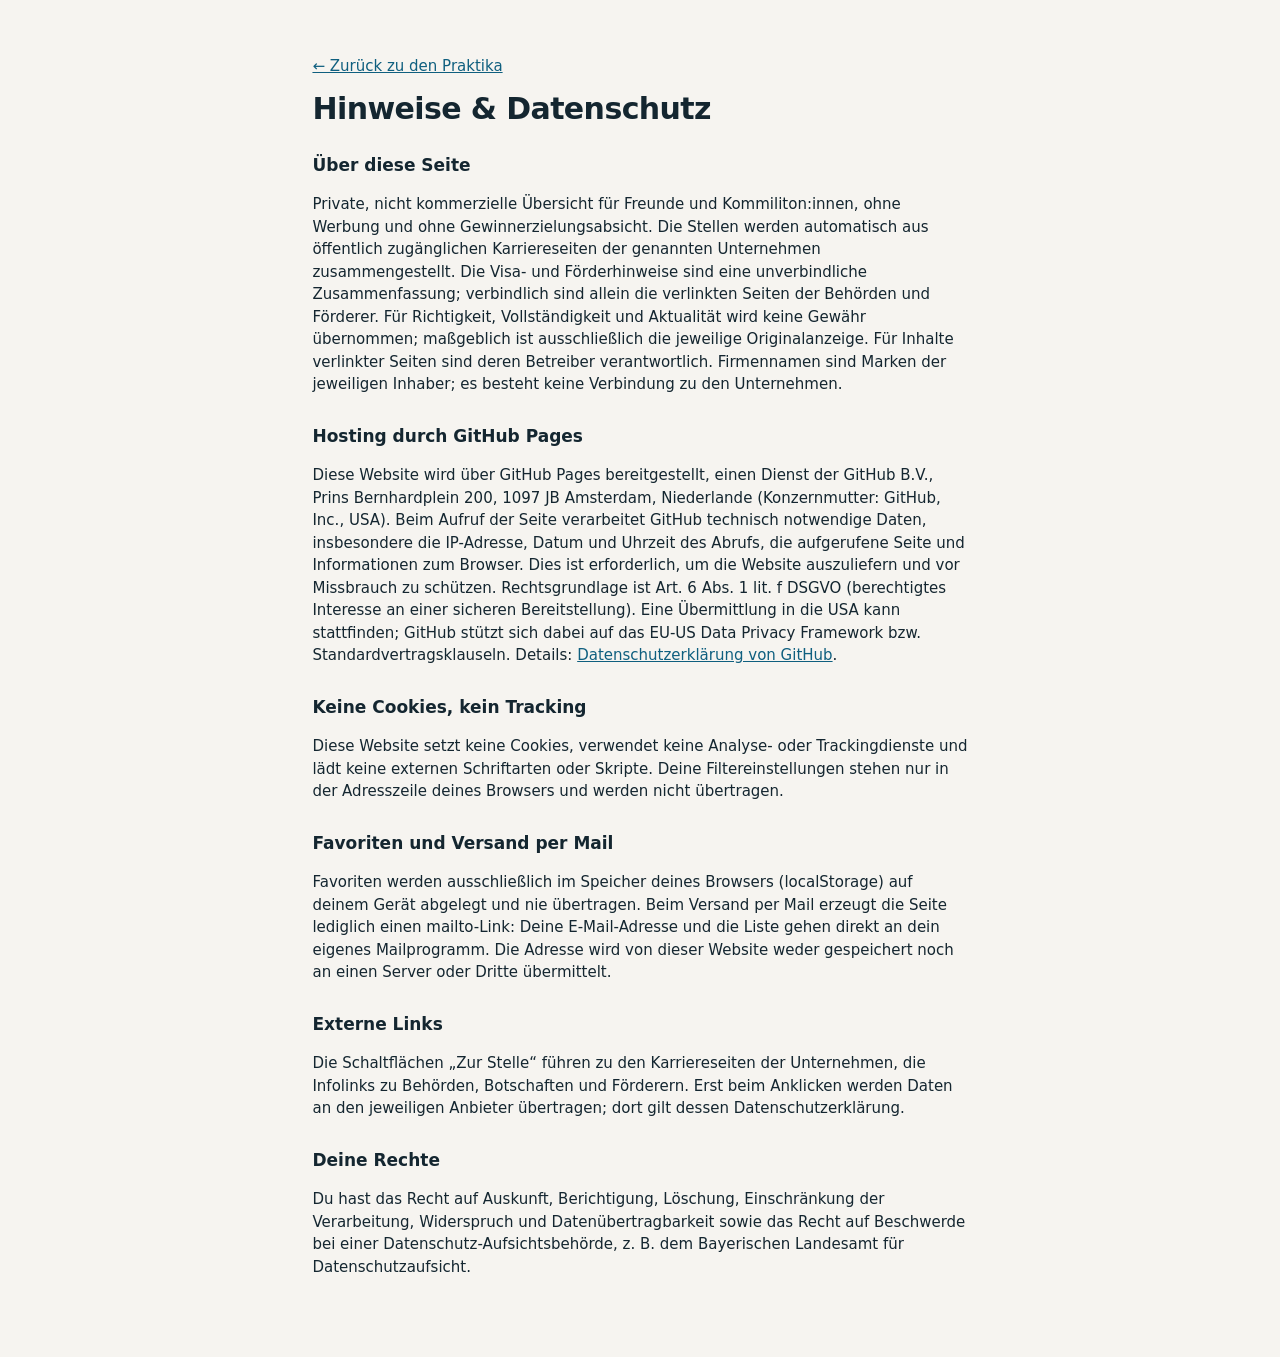
==== docs/datenschutz.html @ 83a38014 "Praktikum WS27: Scraper, Website, Visa- und Förderinfos Co-Authored-By: Claude Opus 5.5 <noreply@ant" ====
<!doctype html>
<html lang="de">
<head>
<meta charset="utf-8">
<meta name="viewport" content="width=device-width, initial-scale=1">
<meta name="robots" content="noindex, nofollow">
<title>Hinweise · Praktikum WS27</title>
<link rel="stylesheet" href="style.css">
<style>.legal{max-width:72ch;padding:40px 16px 64px}.legal h1{font-size:30px;margin-bottom:24px}.legal h2{font-size:17px;margin:28px 0 6px}.legal p,.legal li{color:var(--ink)}</style>
</head>
<body>
<main class="wrap legal">
<p><a href="./">← Zurück zu den Praktika</a></p>
<h1>Hinweise &amp; Datenschutz</h1>
<h2>Über diese Seite</h2>
<p>Private, nicht kommerzielle Übersicht für Freunde und Kommiliton:innen, ohne Werbung und ohne Gewinnerzielungsabsicht. Die Stellen werden automatisch aus öffentlich zugänglichen Karriereseiten der genannten Unternehmen zusammengestellt. Die Visa- und Förderhinweise sind eine unverbindliche Zusammenfassung; verbindlich sind allein die verlinkten Seiten der Behörden und Förderer. Für Richtigkeit, Vollständigkeit und Aktualität wird keine Gewähr übernommen; maßgeblich ist ausschließlich die jeweilige Originalanzeige. Für Inhalte verlinkter Seiten sind deren Betreiber verantwortlich. Firmennamen sind Marken der jeweiligen Inhaber; es besteht keine Verbindung zu den Unternehmen.</p>
<h2>Hosting durch GitHub Pages</h2>
<p>Diese Website wird über GitHub Pages bereitgestellt, einen Dienst der GitHub B.V., Prins Bernhardplein 200, 1097 JB Amsterdam, Niederlande (Konzernmutter: GitHub, Inc., USA). Beim Aufruf der Seite verarbeitet GitHub technisch notwendige Daten, insbesondere die IP-Adresse, Datum und Uhrzeit des Abrufs, die aufgerufene Seite und Informationen zum Browser. Dies ist erforderlich, um die Website auszuliefern und vor Missbrauch zu schützen. Rechtsgrundlage ist Art. 6 Abs. 1 lit. f DSGVO (berechtigtes Interesse an einer sicheren Bereitstellung). Eine Übermittlung in die USA kann stattfinden; GitHub stützt sich dabei auf das EU-US Data Privacy Framework bzw. Standardvertragsklauseln. Details: <a href="https://docs.github.com/de/site-policy/privacy-policies/github-general-privacy-statement" target="_blank" rel="noopener noreferrer">Datenschutzerklärung von GitHub</a>.</p>
<h2>Keine Cookies, kein Tracking</h2>
<p>Diese Website setzt keine Cookies, verwendet keine Analyse- oder Trackingdienste und lädt keine externen Schriftarten oder Skripte. Deine Filtereinstellungen stehen nur in der Adresszeile deines Browsers und werden nicht übertragen.</p>
<h2>Favoriten und Versand per Mail</h2>
<p>Favoriten werden ausschließlich im Speicher deines Browsers (localStorage) auf deinem Gerät abgelegt und nie übertragen. Beim Versand per Mail erzeugt die Seite lediglich einen mailto-Link: Deine E-Mail-Adresse und die Liste gehen direkt an dein eigenes Mailprogramm. Die Adresse wird von dieser Website weder gespeichert noch an einen Server oder Dritte übermittelt.</p>
<h2>Externe Links</h2>
<p>Die Schaltflächen „Zur Stelle“ führen zu den Karriereseiten der Unternehmen, die Infolinks zu Behörden, Botschaften und Förderern. Erst beim Anklicken werden Daten an den jeweiligen Anbieter übertragen; dort gilt dessen Datenschutzerklärung.</p>
<h2>Deine Rechte</h2>
<p>Du hast das Recht auf Auskunft, Berichtigung, Löschung, Einschränkung der Verarbeitung, Widerspruch und Datenübertragbarkeit sowie das Recht auf Beschwerde bei einer Datenschutz-Aufsichtsbehörde, z. B. dem Bayerischen Landesamt für Datenschutzaufsicht.</p>

</main>
</body>
</html>
---- docs/style.css ----
:root {
  --bg: #f6f4f0;
  --surface: #ffffff;
  --ink: #142630;
  --muted: #5b6b73;
  --line: #e4e1db;
  --hero: #0c3b4f;
  --hero-2: #0f4c66;
  --hero-ink: #f3f7f9;
  --hero-muted: #a9c3cf;
  --accent: #0f5f7f;
  --accent-ink: #ffffff;
  --accent-soft: #e4eff4;
  --warm: #e07a1a;
  --warm-ink: #ffffff;
  --warm-soft: #fdeedd;
  --ok: #2f7d4f;
  --ok-soft: #e3f3e9;
  --visa: #a1520e;
  --visa-soft: #fbe9d7;
  --eras: #2d4fa8;
  --eras-soft: #e5eafb;
  --chip: #efece6;
  --shadow: 0 1px 2px rgba(12, 30, 40, .05), 0 6px 18px rgba(12, 30, 40, .06);
  --radius: 14px;
  --font: ui-sans-serif, system-ui, -apple-system, "Segoe UI", Roboto, "Helvetica Neue", Arial, sans-serif;
  color-scheme: light;
}
@media (prefers-color-scheme: dark) {
  :root {
    --bg: #0b1418;
    --surface: #111e24;
    --ink: #e6eef1;
    --muted: #93a6ae;
    --line: #22333b;
    --hero: #08222e;
    --hero-2: #0b2d3c;
    --hero-ink: #eef5f8;
    --hero-muted: #8fb0be;
    --accent: #5fb6d6;
    --accent-ink: #06202b;
    --accent-soft: #143140;
    --warm: #f29a45;
    --warm-ink: #241200;
    --warm-soft: #3a2614;
    --ok: #6fd39a;
    --ok-soft: #14301f;
    --visa: #f2ad6b;
    --visa-soft: #38230f;
    --eras: #9db3f5;
    --eras-soft: #1c2647;
    --chip: #18272e;
    --shadow: none;
    color-scheme: dark;
  }
}

* { box-sizing: border-box; }
html { -webkit-text-size-adjust: 100%; }
body { margin: 0; background: var(--bg); color: var(--ink); font: 15px/1.5 var(--font); }
a { color: var(--accent); }
.wrap { max-width: 1240px; margin: 0 auto; padding: 0 16px; }
.sr { position: absolute; width: 1px; height: 1px; overflow: hidden; clip: rect(0 0 0 0); }
[hidden] { display: none !important; }

/* Kopf */
.hero {
  background: linear-gradient(135deg, var(--hero) 0%, var(--hero-2) 100%);
  color: var(--hero-ink); padding: 44px 0 30px; margin-bottom: 24px;
  border-bottom: 4px solid var(--warm);
}
.eyebrow { margin: 0 0 8px; color: var(--warm); font-size: 13px; font-weight: 700; letter-spacing: .07em; text-transform: uppercase; }
h1 { margin: 0; font-size: clamp(30px, 5vw, 46px); line-height: 1.08; letter-spacing: -.02em; }
.lead { margin: 12px 0 0; max-width: 66ch; color: var(--hero-muted); font-size: 16px; }
.meta { margin: 16px 0 0; font-size: 13px; color: var(--hero-muted); }
.facts { list-style: none; padding: 0; margin: 22px 0 0; display: grid; grid-template-columns: repeat(4, minmax(0, 1fr)); gap: 10px; max-width: 920px; }
.facts li {
  background: rgba(255, 255, 255, .07); border: 1px solid rgba(255, 255, 255, .14); border-radius: 12px;
  padding: 10px 12px; font-size: 14px; line-height: 1.35;
}
.facts strong { display: block; font-size: 11px; font-weight: 700; color: var(--warm); text-transform: uppercase; letter-spacing: .05em; margin-bottom: 2px; }
@media (max-width: 760px) { .facts { grid-template-columns: 1fr 1fr; } }

/* Reiter */
.tabs { display: flex; gap: 4px; margin: 0 0 14px; border-bottom: 1px solid var(--line); overflow-x: auto; }
.tab {
  display: inline-flex; align-items: center; gap: 6px; padding: 10px 14px; margin-bottom: -1px; white-space: nowrap;
  font: inherit; font-size: 15px; font-weight: 600; color: var(--muted); background: none; cursor: pointer;
  border: 0; border-bottom: 3px solid transparent;
}
.tab:hover { color: var(--ink); }
.tab[aria-selected="true"] { color: var(--ink); border-bottom-color: var(--warm); }
.tab .star { font-size: 14px; color: var(--warm); }
.tab .n { min-width: 20px; padding: 0 6px; border-radius: 999px; font-size: 12px; line-height: 20px; text-align: center; background: var(--chip); color: var(--muted); }
.tab[aria-selected="true"] .n { background: var(--warm-soft); color: var(--warm); }
.tab:focus-visible, .fav:focus-visible, .land-link:focus-visible, .chip:focus-visible { outline: 2px solid var(--warm); outline-offset: 2px; border-radius: 8px; }

/* Filter */
.filters, .mailbox {
  background: var(--surface); border: 1px solid var(--line); border-radius: var(--radius);
  box-shadow: var(--shadow); padding: 16px; display: grid; gap: 12px;
}
.search { position: relative; }
.search svg { position: absolute; left: 12px; top: 50%; width: 18px; height: 18px; transform: translateY(-50%); fill: none; stroke: var(--muted); stroke-width: 2; stroke-linecap: round; }
.search input, .mail-row input {
  width: 100%; padding: 11px 12px 11px 38px; font: inherit; color: var(--ink);
  background: var(--bg); border: 1px solid var(--line); border-radius: 10px;
}
.mail-row input { padding-left: 12px; }
input:focus, select:focus { outline: 2px solid var(--accent); outline-offset: 1px; }
.selects { display: grid; grid-template-columns: repeat(5, minmax(0, 1fr)); gap: 10px; align-items: end; }
.selects-2 { grid-template-columns: repeat(4, minmax(0, 1fr)) auto; }
.selects label { display: grid; gap: 4px; font-size: 12px; font-weight: 600; color: var(--muted); }
select { width: 100%; padding: 9px 10px; font: inherit; font-size: 14px; color: var(--ink); background: var(--bg); border: 1px solid var(--line); border-radius: 10px; }
.chips { display: flex; flex-wrap: wrap; gap: 8px; }
.chip { border: 1px solid var(--line); background: var(--chip); color: var(--ink); padding: 6px 12px; border-radius: 999px; font: inherit; font-size: 14px; cursor: pointer; }
.chip[aria-pressed="true"] { background: var(--accent); border-color: var(--accent); color: var(--accent-ink); }
.chip[aria-pressed="true"]::before { content: "✓ "; }
.ghost { padding: 9px 14px; font: inherit; font-size: 14px; color: var(--muted); background: none; border: 1px solid var(--line); border-radius: 10px; cursor: pointer; }
.ghost:hover { color: var(--ink); border-color: var(--muted); }
.cta {
  display: inline-flex; align-items: center; justify-content: center; padding: 10px 16px; font: inherit; font-size: 14px; font-weight: 700;
  color: var(--warm-ink); background: var(--warm); border: 0; border-radius: 10px; cursor: pointer; text-decoration: none; white-space: nowrap;
}
.cta:hover { filter: brightness(1.06); }

/* Mail */
.mail-head h2 { margin: 0 0 2px; font-size: 16px; }
.mail-head p { margin: 0; color: var(--muted); font-size: 13px; }
.mail-row { display: grid; grid-template-columns: minmax(0, 1fr) auto auto; gap: 8px; }
.mail-msg { margin: 0; font-size: 13px; color: var(--muted); }
.mail-msg:empty { display: none; }
.mail-parts { display: flex; flex-wrap: wrap; gap: 8px; }
.mail-parts:empty { display: none; }

.count { margin: 20px 2px 10px; color: var(--muted); font-size: 14px; }

/* Tabelle */
.table-wrap { background: var(--surface); border: 1px solid var(--line); border-radius: var(--radius); box-shadow: var(--shadow); overflow: hidden; }
table.jobs { width: 100%; border-collapse: collapse; }
.jobs th { text-align: left; font-size: 12px; font-weight: 700; color: var(--muted); padding: 12px; border-bottom: 1px solid var(--line); white-space: nowrap; }
.jobs td { padding: 14px 12px; border-bottom: 1px solid var(--line); vertical-align: top; font-size: 14px; }
.jobs tr:last-child td { border-bottom: 0; }
.jobs tbody tr:hover { background: var(--accent-soft); }
.c-row { display: flex; align-items: flex-start; gap: 8px; }
.fav { flex: none; width: 30px; height: 30px; margin: -3px 0 0 -6px; padding: 0; font-size: 20px; line-height: 1; color: var(--muted); background: none; border: 0; border-radius: 8px; cursor: pointer; }
.fav:hover { color: var(--warm); background: var(--warm-soft); }
.fav[aria-pressed="true"] { color: var(--warm); }
.title { font-weight: 650; line-height: 1.35; }
.company { color: var(--muted); font-size: 13px; margin-top: 2px; }
.c-title { min-width: 220px; }
.c-ort { min-width: 190px; }
.ort + .ort { margin-top: 8px; }
.land-link { padding: 0; font: inherit; font-size: 14px; color: var(--ink); background: none; border: 0; border-bottom: 1px dashed var(--muted); cursor: pointer; text-align: left; }
.land-link:hover { color: var(--accent); border-bottom-color: var(--accent); }
.tags { display: flex; flex-wrap: wrap; gap: 4px; margin-top: 4px; }
.tag { display: inline-block; padding: 1px 8px; border-radius: 999px; font-size: 11.5px; font-weight: 700; white-space: nowrap; }
.tag-visa { background: var(--visa-soft); color: var(--visa); }
.tag-free { background: var(--ok-soft); color: var(--ok); }
.tag-eras { background: var(--eras-soft); color: var(--eras); }
.hint { color: var(--muted); font-size: 12px; margin-top: 2px; }
.ka { color: var(--muted); }
.go { display: inline-flex; align-items: center; gap: 4px; padding: 7px 12px; border-radius: 9px; background: var(--accent); color: var(--accent-ink); text-decoration: none; font-size: 13px; font-weight: 700; white-space: nowrap; }
.go:hover { filter: brightness(1.1); }
.empty { text-align: center; color: var(--muted); padding: 32px 0; }
.jobs td.c-date { white-space: nowrap; }

/* Visa & Förderung */
.info-lead { max-width: 80ch; color: var(--muted); margin: 6px 0 18px; }
.info-grid { display: grid; grid-template-columns: minmax(0, 1.6fr) minmax(0, 1fr); gap: 24px; align-items: start; }
.info h2 { font-size: 18px; margin: 22px 0 10px; }
.info-grid > div > h2:first-child, .info aside h2 { margin-top: 0; }
.land { background: var(--surface); border: 1px solid var(--line); border-radius: 12px; margin-bottom: 8px; }
.land summary { display: flex; justify-content: space-between; align-items: center; gap: 12px; padding: 12px 14px; cursor: pointer; font-weight: 650; list-style: none; }
.land summary::-webkit-details-marker { display: none; }
.land summary::after { content: "+"; color: var(--muted); font-weight: 400; font-size: 18px; margin-left: 4px; }
.land[open] summary::after { content: "–"; }
.land summary .tags { margin: 0 0 0 auto; }
.land-body { padding: 0 14px 12px; }
.land-head { display: flex; flex-wrap: wrap; align-items: center; gap: 8px 12px; }
.land-head h3 { margin: 0; font-size: 18px; }
.land-head .tags { margin: 0; }
.land-body h3 { display: none; }
.land-body .land-head .tags { display: none; }
.info h4, .dlg-body h4 { margin: 14px 0 6px; font-size: 13px; text-transform: uppercase; letter-spacing: .05em; color: var(--muted); }
.links { margin: 4px 0 0; padding-left: 18px; }
.links li { margin: 3px 0; }
.foerder { list-style: none; padding: 0; margin: 0; display: grid; gap: 10px; }
.foerder > li { background: var(--surface); border: 1px solid var(--line); border-left: 4px solid var(--warm); border-radius: 10px; padding: 10px 12px; }
.foerder > li > strong { display: block; }
.foerder > li > span { display: block; color: var(--muted); font-size: 14px; margin-top: 2px; }
.info aside { position: sticky; top: 12px; }

/* Dialog */
dialog { width: min(640px, calc(100vw - 32px)); max-height: calc(100vh - 48px); border: 1px solid var(--line); border-radius: 16px; padding: 22px 22px 16px; background: var(--surface); color: var(--ink); box-shadow: 0 20px 60px rgba(0, 0, 0, .25); }
dialog::backdrop { background: rgba(8, 25, 33, .55); }
.dlg-body p { margin: 10px 0; }
.dlg-close { margin-top: 10px; }

/* Quellen */
.sources { margin: 28px 0 0; font-size: 13px; color: var(--muted); }
.sources h2 { font-size: 14px; margin: 0 0 8px; color: var(--ink); }
.sources ul { list-style: none; padding: 0; margin: 0; display: flex; flex-wrap: wrap; gap: 6px 16px; }
.sources .warn { color: var(--visa); }
.foot { padding: 32px 16px 48px; font-size: 13px; color: var(--muted); }
.foot p { max-width: 86ch; }

/* Mobil: Karten statt Tabelle */
@media (max-width: 980px) {
  .selects, .selects-2 { grid-template-columns: 1fr 1fr; }
  .selects-2 .ghost { grid-column: 1 / -1; }
  .info-grid { grid-template-columns: 1fr; }
  .info aside { position: static; }
  .table-wrap { background: none; border: 0; box-shadow: none; overflow: visible; }
  .jobs thead { display: none; }
  .jobs, .jobs tbody, .jobs tr, .jobs td { display: block; width: 100%; }
  .jobs tr {
    background: var(--surface); border: 1px solid var(--line); border-radius: var(--radius);
    box-shadow: var(--shadow); margin-bottom: 12px; padding: 14px 14px 6px;
    display: grid; grid-template-columns: 1fr 1fr; gap: 0 12px;
  }
  .jobs tbody tr:hover { background: var(--surface); }
  .jobs td { border: 0; padding: 4px 0 8px; min-width: 0; }
  .jobs td[data-l]::before { content: attr(data-l); display: block; font-size: 11px; font-weight: 700; color: var(--muted); text-transform: uppercase; letter-spacing: .04em; }
  .jobs td.c-title, .jobs td.c-link, .jobs td.c-ort { grid-column: 1 / -1; }
  .jobs td.c-link { padding-bottom: 10px; }
  .go { width: 100%; justify-content: center; padding: 10px; }
  .mail-row { grid-template-columns: 1fr 1fr; }
  .mail-row input { grid-column: 1 / -1; }
}
@media (max-width: 420px) {
  .selects, .selects-2 { grid-template-columns: 1fr; }
}
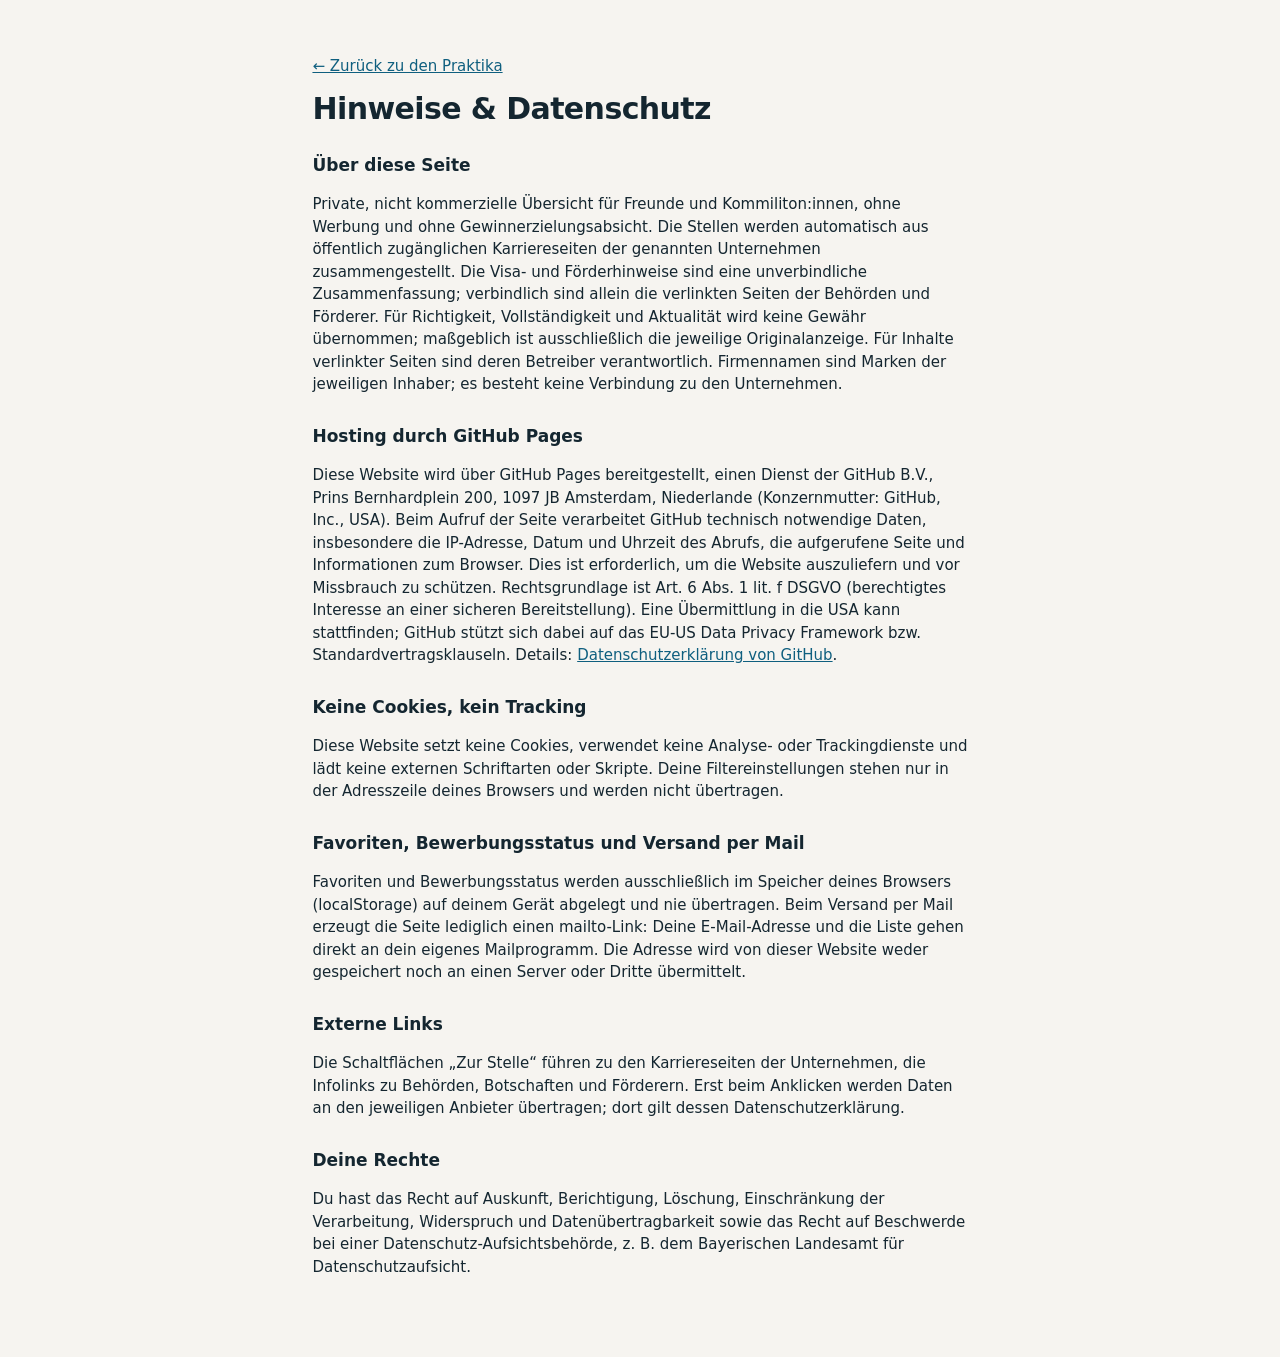
==== commit 078803cd: "Bewerbungsstatus bei jeder Stelle mit Info-Hinweis zur Speicherung" ====
--- a/docs/datenschutz.html
+++ b/docs/datenschutz.html
@@ -18,8 +18,8 @@
 <p>Diese Website wird über GitHub Pages bereitgestellt, einen Dienst der GitHub B.V., Prins Bernhardplein 200, 1097 JB Amsterdam, Niederlande (Konzernmutter: GitHub, Inc., USA). Beim Aufruf der Seite verarbeitet GitHub technisch notwendige Daten, insbesondere die IP-Adresse, Datum und Uhrzeit des Abrufs, die aufgerufene Seite und Informationen zum Browser. Dies ist erforderlich, um die Website auszuliefern und vor Missbrauch zu schützen. Rechtsgrundlage ist Art. 6 Abs. 1 lit. f DSGVO (berechtigtes Interesse an einer sicheren Bereitstellung). Eine Übermittlung in die USA kann stattfinden; GitHub stützt sich dabei auf das EU-US Data Privacy Framework bzw. Standardvertragsklauseln. Details: <a href="https://docs.github.com/de/site-policy/privacy-policies/github-general-privacy-statement" target="_blank" rel="noopener noreferrer">Datenschutzerklärung von GitHub</a>.</p>
 <h2>Keine Cookies, kein Tracking</h2>
 <p>Diese Website setzt keine Cookies, verwendet keine Analyse- oder Trackingdienste und lädt keine externen Schriftarten oder Skripte. Deine Filtereinstellungen stehen nur in der Adresszeile deines Browsers und werden nicht übertragen.</p>
-<h2>Favoriten und Versand per Mail</h2>
-<p>Favoriten werden ausschließlich im Speicher deines Browsers (localStorage) auf deinem Gerät abgelegt und nie übertragen. Beim Versand per Mail erzeugt die Seite lediglich einen mailto-Link: Deine E-Mail-Adresse und die Liste gehen direkt an dein eigenes Mailprogramm. Die Adresse wird von dieser Website weder gespeichert noch an einen Server oder Dritte übermittelt.</p>
+<h2>Favoriten, Bewerbungsstatus und Versand per Mail</h2>
+<p>Favoriten und Bewerbungsstatus werden ausschließlich im Speicher deines Browsers (localStorage) auf deinem Gerät abgelegt und nie übertragen. Beim Versand per Mail erzeugt die Seite lediglich einen mailto-Link: Deine E-Mail-Adresse und die Liste gehen direkt an dein eigenes Mailprogramm. Die Adresse wird von dieser Website weder gespeichert noch an einen Server oder Dritte übermittelt.</p>
 <h2>Externe Links</h2>
 <p>Die Schaltflächen „Zur Stelle“ führen zu den Karriereseiten der Unternehmen, die Infolinks zu Behörden, Botschaften und Förderern. Erst beim Anklicken werden Daten an den jeweiligen Anbieter übertragen; dort gilt dessen Datenschutzerklärung.</p>
 <h2>Deine Rechte</h2>
--- a/docs/style.css
+++ b/docs/style.css
@@ -82,9 +82,40 @@
 @media (max-width: 760px) { .facts { grid-template-columns: 1fr 1fr; } }
 
 /* Reiter */
-.tabs { display: flex; gap: 4px; margin: 0 0 14px; border-bottom: 1px solid var(--line); overflow-x: auto; }
+/* Die Leiste bleibt beim Scrollen oben stehen (immer Zugriff auf Favoriten),
+   lässt sich auf dem Handy nicht seitlich wischen, und alle drei Reiter passen immer in die Breite. */
+html { scroll-padding-top: 72px; }
+body { overflow-x: clip; } /* für den randlosen Hintergrund der Leiste; "clip" lässt position: sticky intakt */
+.tabs {
+  position: sticky; top: 0; z-index: 30;
+  display: flex; align-items: flex-end; gap: 4px; margin: 0 0 14px; padding-top: 6px;
+  border-bottom: 1px solid var(--line); overflow: visible; touch-action: pan-y;
+}
+/* randloser, leicht durchscheinender Hintergrund über die ganze Fensterbreite */
+.tabs::before {
+  content: ""; position: absolute; z-index: -1; top: 0; bottom: -1px; left: calc(50% - 50vw); right: calc(50% - 50vw);
+  background: var(--bg); border-bottom: 1px solid transparent;
+  transition: box-shadow .2s ease, background-color .2s ease, border-color .2s ease;
+}
+@supports ((-webkit-backdrop-filter: blur(1px)) or (backdrop-filter: blur(1px))) {
+  .tabs::before { background: color-mix(in srgb, var(--bg) 84%, transparent); -webkit-backdrop-filter: saturate(1.5) blur(12px); backdrop-filter: saturate(1.5) blur(12px); }
+}
+.tabs.is-stuck::before { border-bottom-color: var(--line); box-shadow: 0 10px 22px -16px rgba(12, 30, 40, .45); }
+/* kleines Logo links, erscheint erst, wenn die Leiste oben klebt (nur auf breiten Bildschirmen) */
+.tabs-brand {
+  display: none; align-items: center; gap: 8px; margin-right: 10px; padding: 0 0 12px; font-weight: 800; font-size: 15px;
+  letter-spacing: -.01em; color: var(--ink); white-space: nowrap; opacity: 0; transform: translateY(4px);
+  transition: opacity .2s ease, transform .2s ease;
+}
+.tabs-brand svg { width: 22px; height: 22px; flex: none; }
+.tabs-brand::after { content: ""; width: 1px; height: 18px; margin-left: 12px; background: var(--line); }
+@media (min-width: 761px) {
+  .tabs-brand { display: inline-flex; width: 0; margin-right: 0; overflow: hidden; }
+  .tabs.is-stuck .tabs-brand { width: auto; margin-right: 6px; opacity: 1; transform: none; }
+}
+.tabs-sentinel { height: 1px; margin-bottom: -1px; }
 .tab {
-  display: inline-flex; align-items: center; gap: 6px; padding: 10px 14px; margin-bottom: -1px; white-space: nowrap;
+  display: inline-flex; align-items: center; justify-content: center; gap: 6px; padding: 10px 14px; margin-bottom: -1px; white-space: nowrap;
   font: inherit; font-size: 15px; font-weight: 600; color: var(--muted); background: none; cursor: pointer;
   border: 0; border-bottom: 3px solid transparent;
 }
@@ -110,12 +141,80 @@
 input:focus, select:focus { outline: 2px solid var(--accent); outline-offset: 1px; }
 .selects { display: grid; grid-template-columns: repeat(5, minmax(0, 1fr)); gap: 10px; align-items: end; }
 .selects-2 { grid-template-columns: repeat(4, minmax(0, 1fr)) auto; }
-.selects label { display: grid; gap: 4px; font-size: 12px; font-weight: 600; color: var(--muted); }
+.selects label, .selects .field { display: grid; gap: 4px; font-size: 12px; font-weight: 600; color: var(--muted); min-width: 0; }
+
+/* Mehrfachauswahl */
+.ms { position: relative; min-width: 0; }
+.ms-btn {
+  width: 100%; display: flex; align-items: center; justify-content: space-between; gap: 6px; padding: 9px 10px;
+  font: inherit; font-size: 14px; font-weight: 400; color: var(--ink); text-align: left; cursor: pointer;
+  background: var(--bg); border: 1px solid var(--line); border-radius: 10px;
+}
+.ms-btn:focus-visible { outline: 2px solid var(--accent); outline-offset: 1px; }
+.ms.on .ms-btn { border-color: var(--accent); background: var(--accent-soft); }
+.ms-val { overflow: hidden; text-overflow: ellipsis; white-space: nowrap; }
+.ms-btn svg { flex: none; width: 16px; height: 16px; fill: none; stroke: var(--muted); stroke-width: 2; stroke-linecap: round; stroke-linejoin: round; }
+.ms-btn[aria-expanded="true"] svg { transform: rotate(180deg); }
+.ms-pop {
+  position: absolute; z-index: 20; top: calc(100% + 6px); left: 0; width: max(100%, 280px); max-width: calc(100vw - 32px);
+  background: var(--surface); border: 1px solid var(--line); border-radius: 12px; box-shadow: 0 12px 34px rgba(8, 25, 33, .18);
+  padding: 8px; display: grid; gap: 6px; font-weight: 400;
+}
+.ms-q { width: 100%; padding: 8px 10px; font: inherit; font-size: 14px; color: var(--ink); background: var(--bg); border: 1px solid var(--line); border-radius: 8px; }
+.ms-list { max-height: 300px; overflow-y: auto; overscroll-behavior: contain; }
+.ms-group { padding: 8px 6px 2px; font-size: 11px; font-weight: 700; color: var(--muted); text-transform: uppercase; letter-spacing: .05em; }
+.ms-opt { display: grid; grid-template-columns: auto 1fr auto; align-items: center; gap: 8px; padding: 6px; border-radius: 8px; font-size: 14px; color: var(--ink); cursor: pointer; }
+.ms-opt:hover { background: var(--accent-soft); }
+.ms-opt input { width: 16px; height: 16px; margin: 0; accent-color: var(--accent); }
+.ms-n { font-size: 12px; color: var(--muted); }
+.ms-none { margin: 6px; color: var(--muted); font-size: 13px; }
+.ms-foot { display: flex; justify-content: space-between; gap: 8px; padding-top: 6px; border-top: 1px solid var(--line); }
+.ms-foot .ghost, .ms-foot .cta { padding: 7px 12px; font-size: 13px; }
 select { width: 100%; padding: 9px 10px; font: inherit; font-size: 14px; color: var(--ink); background: var(--bg); border: 1px solid var(--line); border-radius: 10px; }
 .chips { display: flex; flex-wrap: wrap; gap: 8px; }
 .chip { border: 1px solid var(--line); background: var(--chip); color: var(--ink); padding: 6px 12px; border-radius: 999px; font: inherit; font-size: 14px; cursor: pointer; }
 .chip[aria-pressed="true"] { background: var(--accent); border-color: var(--accent); color: var(--accent-ink); }
 .chip[aria-pressed="true"]::before { content: "✓ "; }
+.chip .n { display: inline-block; min-width: 20px; padding: 0 6px; margin-left: 2px; border-radius: 999px; font-size: 12px; line-height: 18px; text-align: center; background: var(--surface); color: var(--muted); }
+.chip-new { border-color: var(--warm); }
+.chip-new .n { background: var(--warm-soft); color: var(--warm); }
+.chip[aria-pressed="true"] .n { background: rgba(255, 255, 255, .22); color: inherit; }
+
+/* Bewerbungsstatus */
+.statusbar { display: flex; flex-wrap: wrap; gap: 8px; margin: 14px 0 0; }
+.st-row { display: flex; flex-wrap: wrap; align-items: center; gap: 4px 8px; margin-top: 6px; }
+select.status { width: auto; padding: 4px 8px; font-size: 13px; border-radius: 8px; }
+select.st-interessant { background: var(--accent-soft); color: var(--accent); border-color: transparent; font-weight: 600; }
+select.st-bewerben { background: var(--warm-soft); color: var(--warm); border-color: transparent; font-weight: 600; }
+select.st-warten { background: var(--eras-soft); color: var(--eras); border-color: transparent; font-weight: 600; }
+select.st-absage { background: var(--chip); color: var(--muted); border-color: transparent; font-weight: 600; }
+.st-i {
+  flex: none; width: 20px; height: 20px; padding: 0; border-radius: 50%; cursor: pointer;
+  font: italic 700 12px/18px Georgia, "Times New Roman", serif; text-align: center;
+  color: var(--muted); background: transparent; border: 1px solid var(--line);
+}
+.st-i:hover, .st-i[aria-expanded="true"] { color: var(--accent); border-color: var(--accent); background: var(--accent-soft); }
+.st-i:focus-visible { outline: 2px solid var(--accent); outline-offset: 2px; }
+.st-info {
+  position: fixed; z-index: 40; width: min(300px, calc(100vw - 32px));
+  padding: 12px 14px; font-size: 13px; line-height: 1.45; color: var(--ink);
+  background: var(--surface); border: 1px solid var(--line); border-radius: 12px; box-shadow: 0 12px 34px rgba(8, 25, 33, .18);
+}
+.st-info[hidden] { display: none; }
+.st-info p { margin: 0 0 6px; }
+.st-info ul { margin: 0; padding-left: 18px; color: var(--muted); }
+.st-info li + li { margin-top: 2px; }
+.tags-inline { display: inline-flex; margin: 0 0 0 4px; vertical-align: 1px; }
+.tag-new { background: var(--warm); color: var(--warm-ink); }
+.tag-off { background: var(--chip); color: var(--muted); }
+tr.offline .title { color: var(--muted); }
+
+/* Leere Ergebnisse */
+.empty-title { margin: 0 0 8px; font-weight: 650; color: var(--ink); }
+.empty-help p { margin: 8px 0; }
+.sugg-list { list-style: none; padding: 0; margin: 10px auto; display: grid; gap: 8px; max-width: 520px; }
+.sugg { width: 100%; display: flex; justify-content: space-between; gap: 12px; text-align: left; color: var(--ink); background: var(--surface); }
+.sugg strong { color: var(--accent); white-space: nowrap; }
 .ghost { padding: 9px 14px; font: inherit; font-size: 14px; color: var(--muted); background: none; border: 1px solid var(--line); border-radius: 10px; cursor: pointer; }
 .ghost:hover { color: var(--ink); border-color: var(--muted); }
 .cta {
@@ -151,6 +250,8 @@
 .c-title { min-width: 220px; }
 .c-ort { min-width: 190px; }
 .ort + .ort { margin-top: 8px; }
+.ort-unbekannt { display: inline-flex; align-items: center; gap: 6px; font-size: 14px; color: var(--muted); font-style: italic; cursor: help; }
+.ort-unbekannt::before { content: "?"; display: inline-grid; place-items: center; width: 16px; height: 16px; border-radius: 50%; font-size: 11px; font-style: normal; font-weight: 700; background: var(--chip); color: var(--muted); }
 .land-link { padding: 0; font: inherit; font-size: 14px; color: var(--ink); background: none; border: 0; border-bottom: 1px dashed var(--muted); cursor: pointer; text-align: left; }
 .land-link:hover { color: var(--accent); border-bottom-color: var(--accent); }
 .tags { display: flex; flex-wrap: wrap; gap: 4px; margin-top: 4px; }
@@ -189,7 +290,7 @@
 .foerder > li { background: var(--surface); border: 1px solid var(--line); border-left: 4px solid var(--warm); border-radius: 10px; padding: 10px 12px; }
 .foerder > li > strong { display: block; }
 .foerder > li > span { display: block; color: var(--muted); font-size: 14px; margin-top: 2px; }
-.info aside { position: sticky; top: 12px; }
+.info aside { position: sticky; top: 76px; }
 
 /* Dialog */
 dialog { width: min(640px, calc(100vw - 32px)); max-height: calc(100vh - 48px); border: 1px solid var(--line); border-radius: 16px; padding: 22px 22px 16px; background: var(--surface); color: var(--ink); box-shadow: 0 20px 60px rgba(0, 0, 0, .25); }
@@ -231,3 +332,37 @@
 @media (max-width: 420px) {
   .selects, .selects-2 { grid-template-columns: 1fr; }
 }
+@media (max-width: 560px) {
+  .tabs { gap: 0; }
+  .tab { flex: 1 1 0; min-width: 0; padding: 10px 4px; font-size: 14px; white-space: normal; text-align: center; line-height: 1.25; }
+}
+
+/* Nach oben: erscheint erst nach dem Scrollen, führt zurück zu Reitern und Filtern */
+.to-top {
+  position: fixed; z-index: 40; right: max(16px, env(safe-area-inset-right)); bottom: max(18px, env(safe-area-inset-bottom));
+  display: inline-flex; align-items: center; gap: 8px; height: 46px; padding: 0 18px 0 14px;
+  font: inherit; font-size: 14px; font-weight: 700; color: var(--hero-ink); background: var(--hero);
+  border: 1px solid rgba(255, 255, 255, .14); border-radius: 999px; cursor: pointer;
+  box-shadow: 0 10px 24px -8px rgba(8, 25, 33, .55), 0 0 0 3px var(--bg);
+  opacity: 0; transform: translateY(14px) scale(.96); pointer-events: none;
+  transition: opacity .2s ease, transform .2s ease, background-color .15s ease;
+}
+.to-top.is-visible { opacity: 1; transform: none; pointer-events: auto; }
+.to-top svg { width: 18px; height: 18px; fill: none; stroke: var(--warm); stroke-width: 2.4; stroke-linecap: round; stroke-linejoin: round; }
+.to-top:hover { background: var(--hero-2); }
+.to-top:hover svg { transform: translateY(-1px); }
+.to-top:focus-visible { outline: 2px solid var(--warm); outline-offset: 3px; }
+@media (max-width: 560px) {
+  .to-top { width: 48px; height: 48px; padding: 0; justify-content: center; }
+  .to-top span { position: absolute; width: 1px; height: 1px; overflow: hidden; clip: rect(0 0 0 0); }
+  .to-top svg { width: 22px; height: 22px; }
+}
+@media (prefers-reduced-motion: reduce) { .to-top { transition: none; } }
+
+/* Beobachtete Karriereseiten */
+.watch-hit { color: var(--visa); }
+.watch-hit a { color: inherit; font-weight: 600; }
+.watch-banner { margin: 16px 0 0; padding: 12px 14px; border: 1px solid var(--line); border-left: 4px solid var(--warm); border-radius: 10px; background: var(--warm-soft); font-size: 14px; line-height: 1.5; }
+.watch-banner strong { display: block; margin-bottom: 2px; }
+.watch-banner a { color: var(--ink); font-weight: 600; }
+.watch-banner .hint { display: block; margin-top: 4px; font-size: 12.5px; color: var(--muted); }
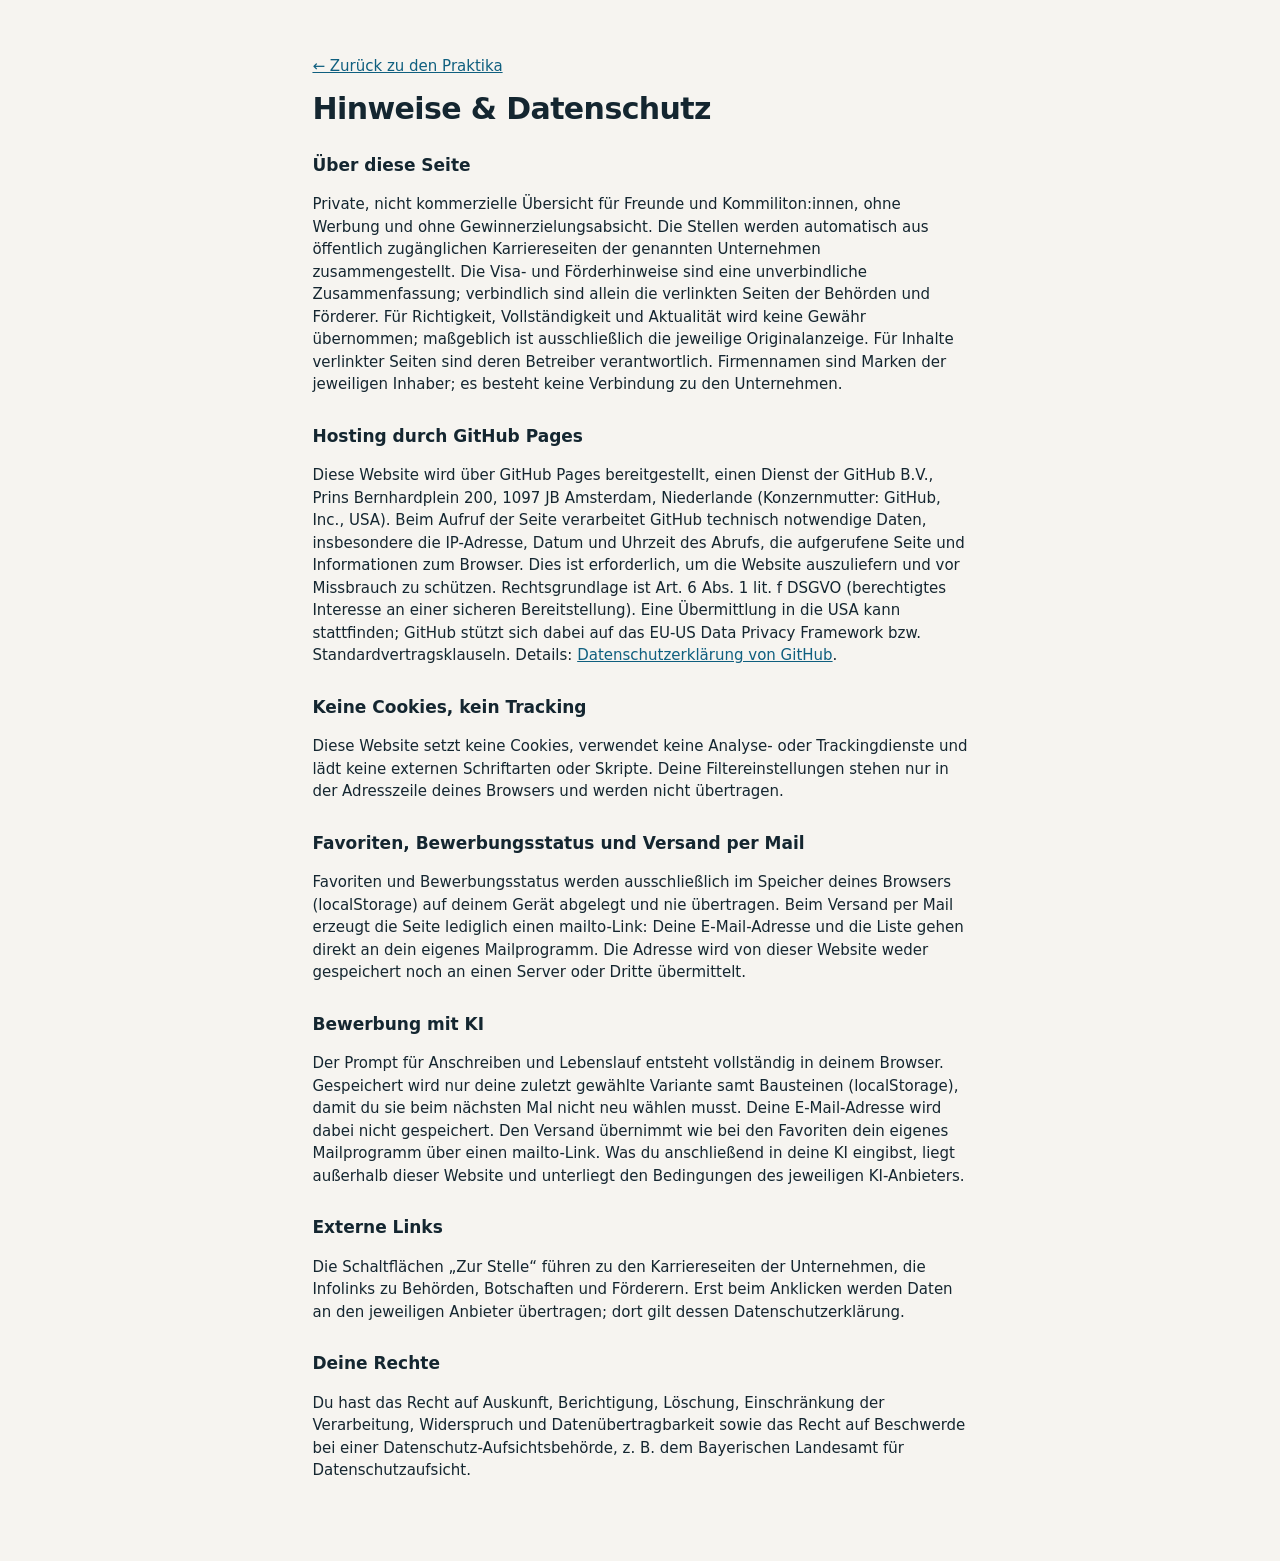
==== commit 188a70f8: "Bewerbung mit KI: Prompt-Generator mit 3 Varianten und 20 Bausteinen, Versand per Mail" ====
--- a/docs/datenschutz.html
+++ b/docs/datenschutz.html
@@ -20,6 +20,8 @@
 <p>Diese Website setzt keine Cookies, verwendet keine Analyse- oder Trackingdienste und lädt keine externen Schriftarten oder Skripte. Deine Filtereinstellungen stehen nur in der Adresszeile deines Browsers und werden nicht übertragen.</p>
 <h2>Favoriten, Bewerbungsstatus und Versand per Mail</h2>
 <p>Favoriten und Bewerbungsstatus werden ausschließlich im Speicher deines Browsers (localStorage) auf deinem Gerät abgelegt und nie übertragen. Beim Versand per Mail erzeugt die Seite lediglich einen mailto-Link: Deine E-Mail-Adresse und die Liste gehen direkt an dein eigenes Mailprogramm. Die Adresse wird von dieser Website weder gespeichert noch an einen Server oder Dritte übermittelt.</p>
+<h2>Bewerbung mit KI</h2>
+<p>Der Prompt für Anschreiben und Lebenslauf entsteht vollständig in deinem Browser. Gespeichert wird nur deine zuletzt gewählte Variante samt Bausteinen (localStorage), damit du sie beim nächsten Mal nicht neu wählen musst. Deine E-Mail-Adresse wird dabei nicht gespeichert. Den Versand übernimmt wie bei den Favoriten dein eigenes Mailprogramm über einen mailto-Link. Was du anschließend in deine KI eingibst, liegt außerhalb dieser Website und unterliegt den Bedingungen des jeweiligen KI-Anbieters.</p>
 <h2>Externe Links</h2>
 <p>Die Schaltflächen „Zur Stelle“ führen zu den Karriereseiten der Unternehmen, die Infolinks zu Behörden, Botschaften und Förderern. Erst beim Anklicken werden Daten an den jeweiligen Anbieter übertragen; dort gilt dessen Datenschutzerklärung.</p>
 <h2>Deine Rechte</h2>
--- a/docs/style.css
+++ b/docs/style.css
@@ -366,3 +366,75 @@
 .watch-banner strong { display: block; margin-bottom: 2px; }
 .watch-banner a { color: var(--ink); font-weight: 600; }
 .watch-banner .hint { display: block; margin-top: 4px; font-size: 12.5px; color: var(--muted); }
+
+/* Bewerbung mit KI */
+.c-actions { display: grid; gap: 6px; justify-items: stretch; }
+.c-actions .go { justify-content: center; }
+.ki-btn {
+  display: inline-flex; align-items: center; justify-content: center; gap: 4px; padding: 4px 9px;
+  font: inherit; font-size: 12.5px; font-weight: 650; color: var(--warm); white-space: nowrap; cursor: pointer;
+  background: var(--warm-soft); border: 1px solid transparent; border-radius: 8px;
+}
+.ki-btn:hover { border-color: var(--warm); }
+.ki-btn:focus-visible { outline: 2px solid var(--warm); outline-offset: 2px; }
+.ki-btn span { font-size: 11px; }
+.ki-card { display: none; }
+dialog.ki-dialog { width: min(780px, calc(100vw - 24px)); max-height: calc(100dvh - 32px); padding: 0; overflow: hidden; }
+dialog.ki-dialog[open] { display: flex; flex-direction: column; }
+.ki-scroll { overflow-y: auto; overscroll-behavior: contain; padding: 22px 24px 24px; }
+.ki-top { display: flex; justify-content: space-between; align-items: flex-start; gap: 12px; }
+.ki-eyebrow { margin: 0 0 4px; color: var(--warm); font-size: 12px; font-weight: 700; letter-spacing: .07em; text-transform: uppercase; }
+.ki-top h2 { margin: 0; font-size: 21px; line-height: 1.2; letter-spacing: -.01em; }
+.ki-job { margin: 8px 0 0; display: grid; gap: 1px; font-size: 14px; }
+.ki-job span { color: var(--muted); font-size: 13px; }
+.ki-x { width: 36px; height: 36px; padding: 0; font-size: 24px; line-height: 1; color: var(--muted); background: var(--chip); border: 0; border-radius: 10px; cursor: pointer; }
+.ki-x:hover { color: var(--ink); }
+.ki-lead { margin: 14px 0 4px; color: var(--muted); font-size: 14px; max-width: 70ch; }
+.ki-step { margin-top: 18px; padding-top: 16px; border-top: 1px solid var(--line); }
+.ki-step h3 { display: flex; align-items: center; gap: 10px; margin: 0 0 10px; font-size: 15px; }
+.ki-num { display: inline-grid; place-items: center; width: 24px; height: 24px; flex: none; border-radius: 50%; font-size: 12.5px; font-weight: 800; color: var(--warm-ink); background: var(--warm); }
+.ki-step-head { display: flex; flex-wrap: wrap; align-items: center; gap: 4px 12px; margin-bottom: 10px; }
+.ki-step-head h3 { margin: 0; }
+.ki-n { font-size: 13px; color: var(--muted); }
+.ki-link { padding: 0; font: inherit; font-size: 13px; color: var(--accent); background: none; border: 0; text-decoration: underline; text-underline-offset: 2px; cursor: pointer; }
+.ki-step-head .ki-link { margin-left: auto; }
+.ki-tones { display: grid; grid-template-columns: repeat(3, minmax(0, 1fr)); gap: 10px; }
+.ki-tone { position: relative; display: grid; gap: 2px; padding: 12px 14px 12px 40px; border: 1px solid var(--line); border-radius: 12px; background: var(--bg); cursor: pointer; }
+.ki-tone input { position: absolute; left: 14px; top: 14px; width: 16px; height: 16px; margin: 0; accent-color: var(--accent); }
+.ki-tone-name { font-weight: 700; }
+.ki-tone-sub { font-size: 12.5px; color: var(--muted); line-height: 1.35; }
+.ki-tone:has(input:checked) { border-color: var(--accent); background: var(--accent-soft); box-shadow: inset 0 0 0 1px var(--accent); }
+.ki-tone:has(input:focus-visible) { outline: 2px solid var(--warm); outline-offset: 2px; }
+.ki-selects { display: grid; grid-template-columns: 1fr 1fr; gap: 10px; }
+.ki-selects label { display: grid; gap: 4px; font-size: 12px; font-weight: 600; color: var(--muted); }
+.ki-group { margin: 0 0 12px; padding: 0; border: 0; min-width: 0; }
+.ki-group legend { padding: 0; margin-bottom: 6px; font-size: 11px; font-weight: 700; color: var(--muted); text-transform: uppercase; letter-spacing: .05em; }
+.ki-group legend .hint { display: inline; margin-left: 4px; text-transform: none; letter-spacing: 0; font-weight: 400; }
+.ki-pills { display: flex; flex-wrap: wrap; gap: 8px; }
+.ki-pill { position: relative; display: inline-flex; cursor: pointer; }
+.ki-pill input { position: absolute; opacity: 0; width: 1px; height: 1px; }
+.ki-pill span { padding: 6px 12px; border: 1px solid var(--line); border-radius: 999px; background: var(--chip); color: var(--ink); font-size: 14px; line-height: 1.35; }
+.ki-pill:hover span { border-color: var(--muted); }
+.ki-pill input:checked + span { background: var(--accent); border-color: var(--accent); color: var(--accent-ink); }
+.ki-pill input:checked + span::before { content: "✓ "; }
+.ki-pill input:focus-visible + span { outline: 2px solid var(--warm); outline-offset: 2px; }
+.ki-step .mail-row { margin-bottom: 8px; }
+.ki-step .mail-msg, .ki-more { margin: 0 0 8px; font-size: 13px; color: var(--muted); }
+.ki-step .mail-parts { margin-bottom: 8px; }
+.ki-prev { margin-top: 12px; }
+.ki-prev summary { cursor: pointer; font-size: 14px; font-weight: 600; color: var(--accent); }
+.ki-prev textarea {
+  width: 100%; margin-top: 8px; padding: 10px 12px; resize: vertical;
+  font: 12.5px/1.5 ui-monospace, SFMono-Regular, Menlo, Consolas, monospace; color: var(--ink);
+  background: var(--bg); border: 1px solid var(--line); border-radius: 10px;
+}
+@media (max-width: 980px) {
+  .ki-row { display: none; }
+  .ki-card { display: flex; width: 100%; padding: 10px; font-size: 13px; border-radius: 9px; }
+}
+@media (max-width: 640px) {
+  .ki-scroll { padding: 18px 16px 20px; }
+  .ki-tones { grid-template-columns: 1fr; }
+  .ki-selects { grid-template-columns: 1fr; }
+  dialog.ki-dialog { width: calc(100vw - 16px); max-height: calc(100dvh - 16px); }
+}
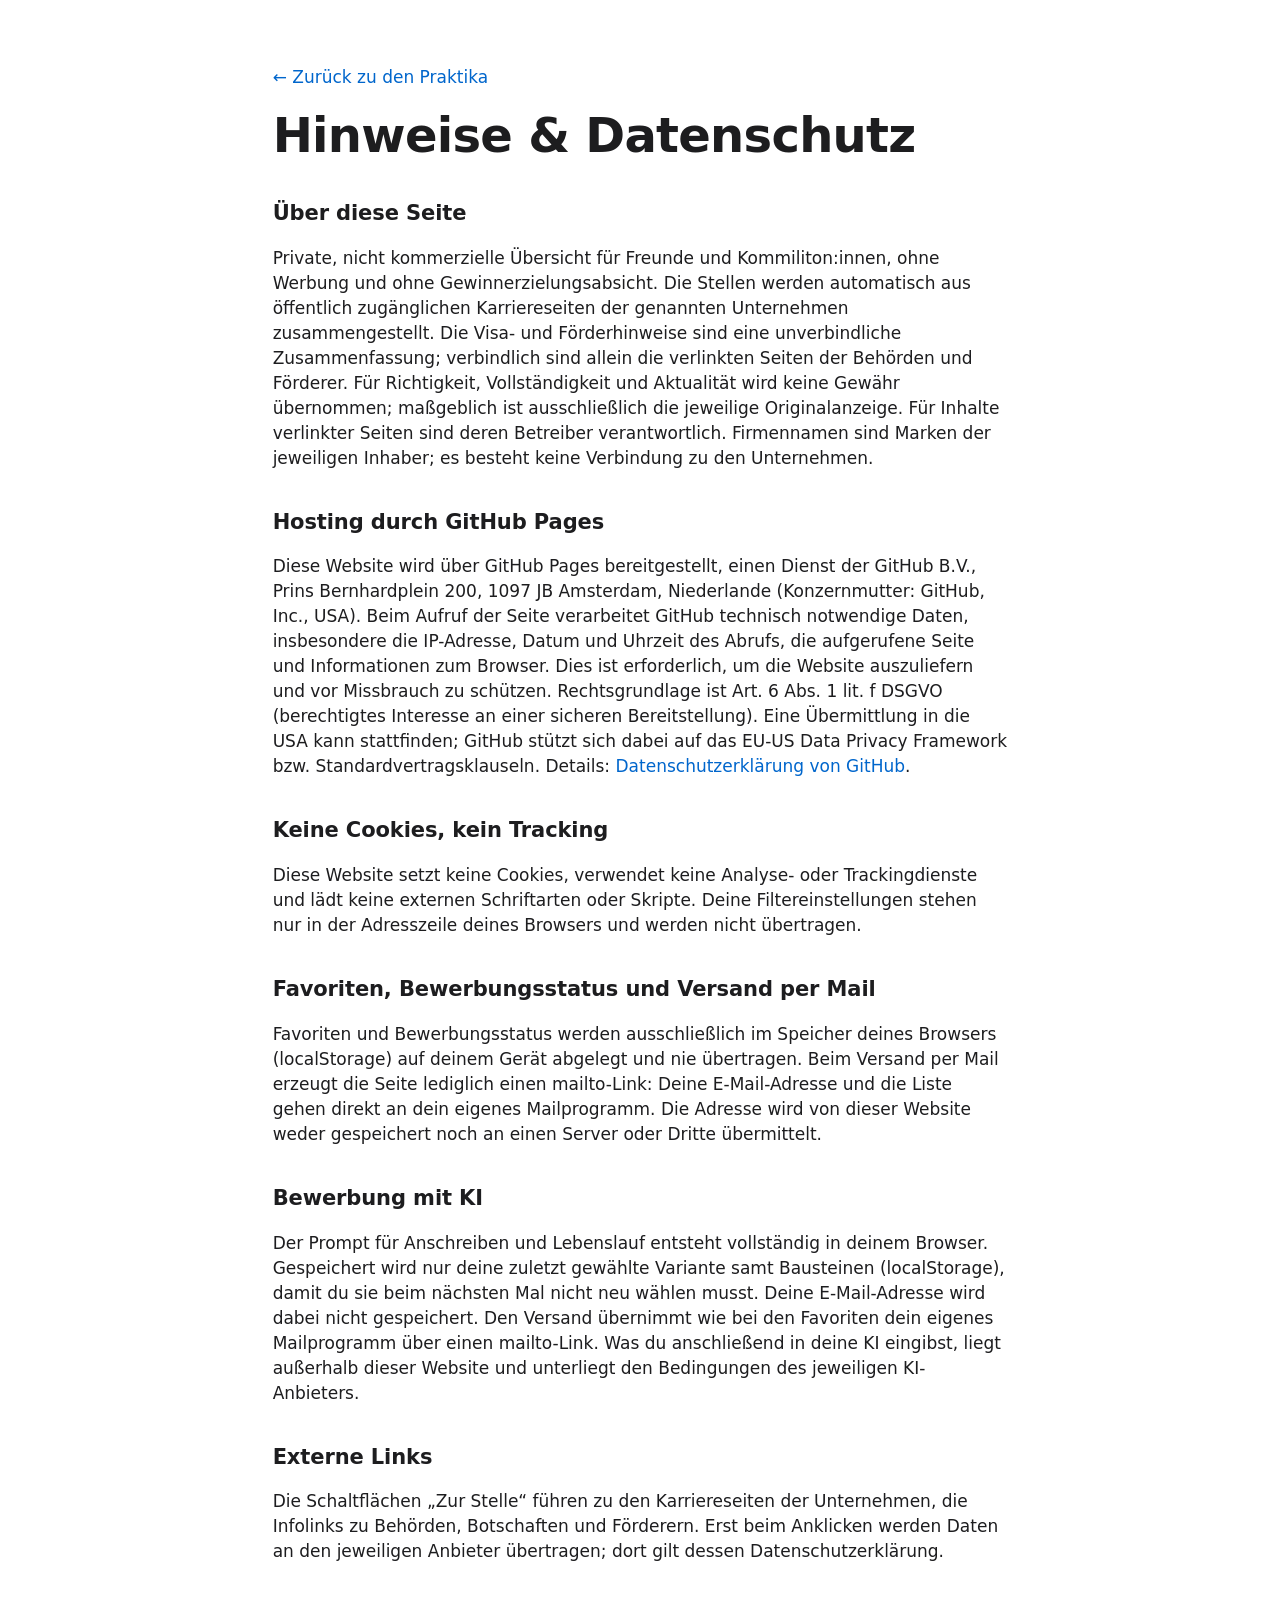
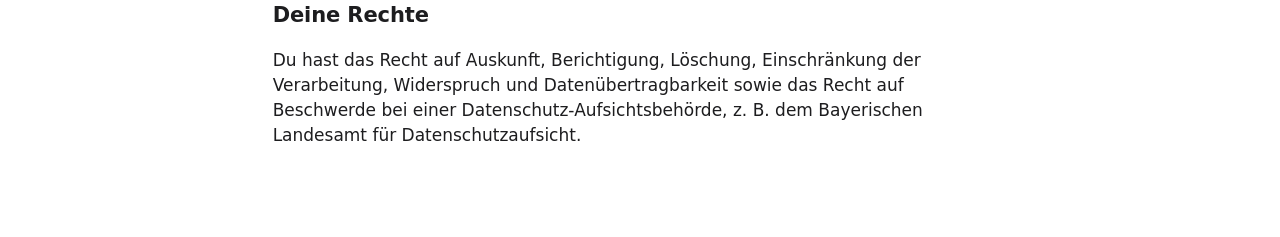
==== commit 708d83be: "Design im Apple-Stil (HIG, Liquid-Glass-Annäherung) - Neue Tokens: Weiß/#f5f5f7, ein Akzentblau für " ====
--- a/docs/datenschutz.html
+++ b/docs/datenschutz.html
@@ -5,8 +5,11 @@
 <meta name="viewport" content="width=device-width, initial-scale=1">
 <meta name="robots" content="noindex, nofollow">
 <title>Hinweise · Praktikum WS27</title>
-<link rel="stylesheet" href="style.css">
-<style>.legal{max-width:72ch;padding:40px 16px 64px}.legal h1{font-size:30px;margin-bottom:24px}.legal h2{font-size:17px;margin:28px 0 6px}.legal p,.legal li{color:var(--ink)}</style>
+<link rel="icon" href="data:image/svg+xml,<svg xmlns='http://www.w3.org/2000/svg' viewBox='0 0 32 32'><rect width='32' height='32' rx='7.5' fill='%230071e3'/><circle cx='16' cy='16' r='9' fill='none' stroke='white' stroke-width='2.2'/><path d='M7 16h18M16 7c3 3 3 15 0 18M16 7c-3 3-3 15 0 18' fill='none' stroke='white' stroke-width='1.5'/></svg>">
+<meta name="theme-color" content="#ffffff" media="(prefers-color-scheme: light)">
+<meta name="theme-color" content="#000000" media="(prefers-color-scheme: dark)">
+<link rel="stylesheet" href="style.css?v=20261111a">
+<style>body{background:var(--hero-bg)}.legal{max-width:72ch;padding:48px 22px 72px;font-size:17px}.legal h1{font-size:clamp(32px,5vw,48px);line-height:1.08;letter-spacing:-.015em;margin:20px 0 28px}.legal h2{font-size:21px;letter-spacing:-.005em;margin:36px 0 8px}.legal p,.legal li{color:var(--ink)}</style>
 </head>
 <body>
 <main class="wrap legal">
--- a/docs/style.css
+++ b/docs/style.css
@@ -1,440 +1,682 @@
+/* Praktikum WS27 · Designsprache angelehnt an Apple (HIG, Liquid Glass als CSS-Annäherung).
+   Schrift: nur Systemschriften, kein Webfont (Datenschutz: keine externen Ressourcen).
+   Glas nur auf der Bedien-Ebene (Reiterleiste, Nach-oben, Popover), nie auf Inhalt und nie gestapelt. */
+
 :root {
-  --bg: #f6f4f0;
-  --surface: #ffffff;
-  --ink: #142630;
-  --muted: #5b6b73;
-  --line: #e4e1db;
-  --hero: #0c3b4f;
-  --hero-2: #0f4c66;
-  --hero-ink: #f3f7f9;
-  --hero-muted: #a9c3cf;
-  --accent: #0f5f7f;
+  --font: -apple-system, BlinkMacSystemFont, system-ui, "Segoe UI", Roboto, "Helvetica Neue", Arial, sans-serif;
+  --mono: ui-monospace, SFMono-Regular, Menlo, Consolas, "Liberation Mono", monospace;
+
+  /* Flächen */
+  --bg: #f5f5f7;            /* Seitenfläche unterhalb des Kopfs */
+  --hero-bg: #ffffff;       /* Kopf: weiße Sektion, danach Hellgrau (Sektionswechsel wie apple.com) */
+  --surface: #ffffff;       /* Karten, Tabelle, Dialoge */
+  --fill: #f2f2f4;          /* Eingabefelder, graue Buttons, Chips */
+  --fill-2: #e8e8ec;        /* Hover auf Füllflächen */
+  --seg-on: #ffffff;        /* gewähltes Segment */
+  --row-hover: #fafafc;
+
+  /* Text und Linien */
+  --ink: #1d1d1f;
+  --muted: #636368;
+  --line: #d2d2d7;
+  --sep: #e8e8ed;
+
+  /* Eine Akzentfarbe für Aktionen */
+  --accent: #0071e3;        /* Flächen von Buttons, weiße Schrift darauf */
+  --accent-hover: #0064cf;
   --accent-ink: #ffffff;
-  --accent-soft: #e4eff4;
-  --warm: #e07a1a;
-  --warm-ink: #ffffff;
-  --warm-soft: #fdeedd;
-  --ok: #2f7d4f;
-  --ok-soft: #e3f3e9;
-  --visa: #a1520e;
-  --visa-soft: #fbe9d7;
-  --eras: #2d4fa8;
-  --eras-soft: #e5eafb;
-  --chip: #efece6;
-  --shadow: 0 1px 2px rgba(12, 30, 40, .05), 0 6px 18px rgba(12, 30, 40, .06);
-  --radius: 14px;
-  --font: ui-sans-serif, system-ui, -apple-system, "Segoe UI", Roboto, "Helvetica Neue", Arial, sans-serif;
+  --link: #0066cc;          /* Akzent als Textfarbe (besserer Kontrast als #0071e3 auf Grau) */
+  --accent-soft: #e8f1fc;
+  --ring: rgba(0, 113, 227, .55);
+
+  /* Semantische Systemfarben (Bedeutung, nicht Deko): Favorit/Neu/Bewerben, kein Visum, Erasmus, Visum */
+  --warm: #b64400;
+  --warm-soft: #fff1e6;
+  --ok: #1f7a37;
+  --ok-soft: #e6f5ea;
+  --eras: #3f3cbb;
+  --eras-soft: #ececfb;
+  --visa: #8a5300;
+  --visa-soft: #fbf1db;
+
+  /* Glas (Annäherung über backdrop-filter) */
+  --glass: rgba(255, 255, 255, .72);
+  --glass-pop: rgba(255, 255, 255, .86);
+  --glass-edge: rgba(0, 0, 0, .08);
+  --glass-hi: rgba(255, 255, 255, .6);
+  --glass-filter: saturate(180%) blur(20px);
+
+  --shadow-float: 0 8px 32px rgba(0, 0, 0, .12), 0 1px 3px rgba(0, 0, 0, .06);
+  --shadow-dialog: 0 24px 80px rgba(0, 0, 0, .22);
+  --backdrop: rgba(0, 0, 0, .32);
+
+  /* Formen: konzentrisch, innerer Radius = äußerer Radius − Innenabstand */
+  --r-card: 28px;
+  --pad-card: 16px;
+  --r-field: 12px;          /* 28 − 16 */
+  --r-small: 18px;
+  --pill: 980px;
+
+  --ease: cubic-bezier(.25, .1, .25, 1);
+  --ease-spring: cubic-bezier(.32, .72, 0, 1);
+  --bar-h: 60px;
+
+  --chevron: url("data:image/svg+xml,%3Csvg xmlns='http://www.w3.org/2000/svg' viewBox='0 0 12 8'%3E%3Cpath d='M1.5 1.75 6 6.25l4.5-4.5' fill='none' stroke='%2386868b' stroke-width='1.7' stroke-linecap='round' stroke-linejoin='round'/%3E%3C/svg%3E");
   color-scheme: light;
 }
 @media (prefers-color-scheme: dark) {
   :root {
-    --bg: #0b1418;
-    --surface: #111e24;
-    --ink: #e6eef1;
-    --muted: #93a6ae;
-    --line: #22333b;
-    --hero: #08222e;
-    --hero-2: #0b2d3c;
-    --hero-ink: #eef5f8;
-    --hero-muted: #8fb0be;
-    --accent: #5fb6d6;
-    --accent-ink: #06202b;
-    --accent-soft: #143140;
-    --warm: #f29a45;
-    --warm-ink: #241200;
-    --warm-soft: #3a2614;
-    --ok: #6fd39a;
-    --ok-soft: #14301f;
-    --visa: #f2ad6b;
-    --visa-soft: #38230f;
-    --eras: #9db3f5;
-    --eras-soft: #1c2647;
-    --chip: #18272e;
-    --shadow: none;
+    --bg: #000000;
+    --hero-bg: #000000;
+    --surface: #1c1c1e;
+    --fill: #2c2c2e;
+    --fill-2: #3a3a3c;
+    --seg-on: #636366;
+    --row-hover: #232325;
+    --ink: #f5f5f7;
+    --muted: #aeaeb2;
+    --line: #48484a;
+    --sep: #2c2c2e;
+    --accent: #0071e3;
+    --accent-hover: #0064cf;
+    --accent-ink: #ffffff;
+    --link: #2997ff;
+    --accent-soft: rgba(41, 151, 255, .14);
+    --ring: rgba(41, 151, 255, .7);
+    --warm: #ff9f0a;
+    --warm-soft: rgba(255, 159, 10, .16);
+    --ok: #30d158;
+    --ok-soft: rgba(48, 209, 88, .15);
+    --eras: #a5a3ff;
+    --eras-soft: rgba(125, 122, 255, .2);
+    --visa: #ffd60a;
+    --visa-soft: rgba(255, 214, 10, .14);
+    --glass: rgba(22, 22, 23, .72);
+    --glass-pop: rgba(44, 44, 46, .86);
+    --glass-edge: rgba(255, 255, 255, .1);
+    --glass-hi: rgba(255, 255, 255, .08);
+    --shadow-float: 0 8px 32px rgba(0, 0, 0, .55);
+    --shadow-dialog: 0 24px 80px rgba(0, 0, 0, .6);
+    --backdrop: rgba(0, 0, 0, .55);
     color-scheme: dark;
   }
 }
 
+/* ---------------------------------------------------------------- Grundlagen */
 * { box-sizing: border-box; }
-html { -webkit-text-size-adjust: 100%; }
-body { margin: 0; background: var(--bg); color: var(--ink); font: 15px/1.5 var(--font); }
-a { color: var(--accent); }
-.wrap { max-width: 1240px; margin: 0 auto; padding: 0 16px; }
-.sr { position: absolute; width: 1px; height: 1px; overflow: hidden; clip: rect(0 0 0 0); }
+html { -webkit-text-size-adjust: 100%; scroll-padding-top: calc(var(--bar-h) + 16px); }
+body {
+  margin: 0; background: var(--bg); color: var(--ink);
+  font: 400 15px/1.47 var(--font);
+  -webkit-font-smoothing: antialiased; -moz-osx-font-smoothing: grayscale;
+  overflow-x: clip; /* randloser Leistenhintergrund; "clip" lässt position: sticky intakt */
+}
+a { color: var(--link); text-decoration: none; }
+a:hover { text-decoration: underline; text-underline-offset: 2px; }
+h1, h2, h3, h4 { font-weight: 600; }
+.wrap { max-width: 1240px; margin: 0 auto; padding: 0 22px; }
+.sr { position: absolute; width: 1px; height: 1px; overflow: hidden; clip: rect(0 0 0 0); white-space: nowrap; }
 [hidden] { display: none !important; }
-
-/* Kopf */
-.hero {
-  background: linear-gradient(135deg, var(--hero) 0%, var(--hero-2) 100%);
-  color: var(--hero-ink); padding: 44px 0 30px; margin-bottom: 24px;
-  border-bottom: 4px solid var(--warm);
-}
-.eyebrow { margin: 0 0 8px; color: var(--warm); font-size: 13px; font-weight: 700; letter-spacing: .07em; text-transform: uppercase; }
-h1 { margin: 0; font-size: clamp(30px, 5vw, 46px); line-height: 1.08; letter-spacing: -.02em; }
-.lead { margin: 12px 0 0; max-width: 66ch; color: var(--hero-muted); font-size: 16px; }
-.meta { margin: 16px 0 0; font-size: 13px; color: var(--hero-muted); }
-.facts { list-style: none; padding: 0; margin: 22px 0 0; display: grid; grid-template-columns: repeat(4, minmax(0, 1fr)); gap: 10px; max-width: 920px; }
-.facts li {
-  background: rgba(255, 255, 255, .07); border: 1px solid rgba(255, 255, 255, .14); border-radius: 12px;
-  padding: 10px 12px; font-size: 14px; line-height: 1.35;
-}
-.facts strong { display: block; font-size: 11px; font-weight: 700; color: var(--warm); text-transform: uppercase; letter-spacing: .05em; margin-bottom: 2px; }
-@media (max-width: 760px) { .facts { grid-template-columns: 1fr 1fr; } }
-
-/* Reiter */
-/* Die Leiste bleibt beim Scrollen oben stehen (immer Zugriff auf Favoriten),
-   lässt sich auf dem Handy nicht seitlich wischen, und alle drei Reiter passen immer in die Breite. */
-html { scroll-padding-top: 72px; }
-body { overflow-x: clip; } /* für den randlosen Hintergrund der Leiste; "clip" lässt position: sticky intakt */
+::selection { background: var(--accent-soft); }
+
+/* Fokus: ein Ring in Akzentfarbe, folgt der Form des Elements */
+:focus-visible { outline: 2px solid var(--ring); outline-offset: 2px; }
+input:focus-visible, select:focus-visible, textarea:focus-visible, .ms-btn:focus-visible { outline-offset: 1px; }
+
+/* ---------------------------------------------------------------- Kopf */
+.hero { background: var(--hero-bg); color: var(--ink); padding: clamp(40px, 7vw, 76px) 0 clamp(32px, 5vw, 52px); }
+.eyebrow { margin: 0 0 6px; color: var(--warm); font-size: 17px; font-weight: 600; }
+h1 { margin: 0; font-size: clamp(40px, 6vw, 72px); line-height: 1.05; letter-spacing: -.015em; font-weight: 700; }
+.lead { margin: 12px 0 0; max-width: 34ch; font-size: clamp(21px, 2.4vw, 28px); line-height: 1.2; font-weight: 600; letter-spacing: -.005em; color: var(--ink); }
+.sub { margin: 14px 0 0; max-width: 64ch; font-size: 17px; color: var(--muted); }
+.meta { margin: 18px 0 0; font-size: 14px; color: var(--muted); }
+.facts {
+  list-style: none; padding: 0; margin: 28px 0 0; display: grid;
+  grid-template-columns: repeat(4, minmax(0, 1fr)); gap: 12px; max-width: 1000px;
+}
+.facts li { background: var(--bg); border-radius: var(--r-small); padding: 14px 16px; font-size: 15px; line-height: 1.35; font-weight: 600; }
+.facts strong { display: block; margin-bottom: 4px; font-size: 12px; font-weight: 400; color: var(--muted); }
+@media (prefers-color-scheme: dark) { .facts li { background: var(--surface); } }
+@media (max-width: 760px) {
+  .facts { grid-template-columns: 1fr 1fr; gap: 10px; margin-top: 22px; }
+  .facts li { padding: 12px 14px; font-size: 14px; }
+  .eyebrow { font-size: 15px; }
+  .sub { font-size: 15px; }
+}
+
+/* sanftes Einblenden beim Laden (nur der Kopf, nicht die ständig neu gezeichnete Liste) */
+@keyframes rise { from { opacity: 0; transform: translateY(24px); } to { opacity: 1; transform: none; } }
+.hero .wrap > * { animation: rise .8s var(--ease) both; }
+.hero .wrap > :nth-child(2) { animation-delay: .06s; }
+.hero .wrap > :nth-child(3) { animation-delay: .12s; }
+.hero .wrap > :nth-child(4) { animation-delay: .18s; }
+.hero .wrap > :nth-child(n+5) { animation-delay: .24s; }
+
+/* ---------------------------------------------------------------- Reiterleiste (Glas, klebt oben) */
 .tabs {
   position: sticky; top: 0; z-index: 30;
-  display: flex; align-items: flex-end; gap: 4px; margin: 0 0 14px; padding-top: 6px;
-  border-bottom: 1px solid var(--line); overflow: visible; touch-action: pan-y;
-}
-/* randloser, leicht durchscheinender Hintergrund über die ganze Fensterbreite */
+  display: flex; align-items: center; gap: 0; min-height: var(--bar-h);
+  margin: 0 0 16px; padding: 10px 0; touch-action: pan-y;
+}
 .tabs::before {
-  content: ""; position: absolute; z-index: -1; top: 0; bottom: -1px; left: calc(50% - 50vw); right: calc(50% - 50vw);
-  background: var(--bg); border-bottom: 1px solid transparent;
-  transition: box-shadow .2s ease, background-color .2s ease, border-color .2s ease;
-}
-@supports ((-webkit-backdrop-filter: blur(1px)) or (backdrop-filter: blur(1px))) {
-  .tabs::before { background: color-mix(in srgb, var(--bg) 84%, transparent); -webkit-backdrop-filter: saturate(1.5) blur(12px); backdrop-filter: saturate(1.5) blur(12px); }
-}
-.tabs.is-stuck::before { border-bottom-color: var(--line); box-shadow: 0 10px 22px -16px rgba(12, 30, 40, .45); }
-/* kleines Logo links, erscheint erst, wenn die Leiste oben klebt (nur auf breiten Bildschirmen) */
+  content: ""; position: absolute; z-index: -1; top: 0; bottom: 0; left: calc(50% - 50vw); right: calc(50% - 50vw);
+  background: transparent; border-bottom: 1px solid transparent;
+  transition: background-color .25s var(--ease), border-color .25s var(--ease);
+}
+.tabs.is-stuck::before {
+  background: var(--glass); border-bottom-color: var(--glass-edge);
+  -webkit-backdrop-filter: var(--glass-filter); backdrop-filter: var(--glass-filter);
+}
+.tabs-sentinel { height: 1px; margin-bottom: -1px; }
 .tabs-brand {
-  display: none; align-items: center; gap: 8px; margin-right: 10px; padding: 0 0 12px; font-weight: 800; font-size: 15px;
-  letter-spacing: -.01em; color: var(--ink); white-space: nowrap; opacity: 0; transform: translateY(4px);
-  transition: opacity .2s ease, transform .2s ease;
-}
-.tabs-brand svg { width: 22px; height: 22px; flex: none; }
-.tabs-brand::after { content: ""; width: 1px; height: 18px; margin-left: 12px; background: var(--line); }
+  display: none; align-items: center; gap: 8px; font-weight: 600; font-size: 15px; color: var(--ink);
+  white-space: nowrap; opacity: 0; transform: translateY(4px); transition: opacity .25s var(--ease), transform .25s var(--ease);
+}
+.tabs-brand svg { width: 24px; height: 24px; flex: none; }
 @media (min-width: 761px) {
-  .tabs-brand { display: inline-flex; width: 0; margin-right: 0; overflow: hidden; }
-  .tabs.is-stuck .tabs-brand { width: auto; margin-right: 6px; opacity: 1; transform: none; }
-}
-.tabs-sentinel { height: 1px; margin-bottom: -1px; }
+  .tabs-brand { display: inline-flex; width: 0; overflow: hidden; }
+  .tabs.is-stuck .tabs-brand { width: auto; margin-right: 16px; opacity: 1; transform: none; }
+}
+
+/* Segmentsteuerung */
+.seg {
+  display: inline-grid; grid-auto-flow: column; grid-auto-columns: 1fr; gap: 2px;
+  padding: 3px; border-radius: var(--pill); background: var(--fill);
+}
+.tabs.is-stuck .seg { background: color-mix(in srgb, var(--fill) 80%, transparent); }
 .tab {
-  display: inline-flex; align-items: center; justify-content: center; gap: 6px; padding: 10px 14px; margin-bottom: -1px; white-space: nowrap;
-  font: inherit; font-size: 15px; font-weight: 600; color: var(--muted); background: none; cursor: pointer;
-  border: 0; border-bottom: 3px solid transparent;
-}
-.tab:hover { color: var(--ink); }
-.tab[aria-selected="true"] { color: var(--ink); border-bottom-color: var(--warm); }
-.tab .star { font-size: 14px; color: var(--warm); }
-.tab .n { min-width: 20px; padding: 0 6px; border-radius: 999px; font-size: 12px; line-height: 20px; text-align: center; background: var(--chip); color: var(--muted); }
+  display: inline-flex; align-items: center; justify-content: center; gap: 6px; min-height: 34px; padding: 6px 18px;
+  font: inherit; font-size: 14px; font-weight: 600; color: var(--ink); white-space: nowrap; cursor: pointer;
+  background: transparent; border: 0; border-radius: var(--pill);
+  transition: background-color .25s var(--ease), box-shadow .25s var(--ease), color .2s var(--ease), transform .2s var(--ease);
+}
+.tab:hover { background: var(--fill-2); }
+.tab[aria-selected="true"] { background: var(--seg-on); box-shadow: 0 1px 4px rgba(0, 0, 0, .12), 0 0 0 .5px rgba(0, 0, 0, .04); }
+.tab:active { transform: scale(.97); }
+.tab .star { font-size: 13px; color: var(--warm); }
+.tab .n {
+  min-width: 20px; padding: 0 6px; border-radius: var(--pill); font-size: 12px; line-height: 20px; text-align: center;
+  background: var(--surface); color: var(--muted); font-variant-numeric: tabular-nums;
+}
 .tab[aria-selected="true"] .n { background: var(--warm-soft); color: var(--warm); }
-.tab:focus-visible, .fav:focus-visible, .land-link:focus-visible, .chip:focus-visible { outline: 2px solid var(--warm); outline-offset: 2px; border-radius: 8px; }
-
-/* Filter */
+@media (prefers-color-scheme: dark) { .tab .n { background: var(--fill-2); } }
+
+/* ---------------------------------------------------------------- Karten: Filter, Mail */
 .filters, .mailbox {
-  background: var(--surface); border: 1px solid var(--line); border-radius: var(--radius);
-  box-shadow: var(--shadow); padding: 16px; display: grid; gap: 12px;
-}
+  background: var(--surface); border-radius: var(--r-card); padding: var(--pad-card);
+  display: grid; gap: 14px;
+}
+.mailbox { padding: 20px var(--pad-card) var(--pad-card); }
+
+/* Felder */
 .search { position: relative; }
-.search svg { position: absolute; left: 12px; top: 50%; width: 18px; height: 18px; transform: translateY(-50%); fill: none; stroke: var(--muted); stroke-width: 2; stroke-linecap: round; }
-.search input, .mail-row input {
-  width: 100%; padding: 11px 12px 11px 38px; font: inherit; color: var(--ink);
-  background: var(--bg); border: 1px solid var(--line); border-radius: 10px;
-}
-.mail-row input { padding-left: 12px; }
-input:focus, select:focus { outline: 2px solid var(--accent); outline-offset: 1px; }
-.selects { display: grid; grid-template-columns: repeat(5, minmax(0, 1fr)); gap: 10px; align-items: end; }
+.search svg {
+  position: absolute; left: 16px; top: 50%; width: 18px; height: 18px; transform: translateY(-50%);
+  fill: none; stroke: var(--muted); stroke-width: 2; stroke-linecap: round; pointer-events: none;
+}
+.search input, .mail-row input, .ms-q {
+  width: 100%; padding: 11px 16px 11px 42px; font: inherit; font-size: 16px; color: var(--ink);
+  background: var(--fill); border: 1px solid transparent; border-radius: var(--pill);
+  -webkit-appearance: none; appearance: none;
+  transition: background-color .2s var(--ease), border-color .2s var(--ease);
+}
+.mail-row input { padding-left: 18px; }
+.search input::placeholder, .mail-row input::placeholder, .ms-q::placeholder { color: var(--muted); }
+.search input:focus, .mail-row input:focus, .ms-q:focus { background: var(--surface); border-color: var(--line); }
+.selects { display: grid; grid-template-columns: repeat(5, minmax(0, 1fr)); gap: 12px; align-items: end; }
 .selects-2 { grid-template-columns: repeat(4, minmax(0, 1fr)) auto; }
-.selects label, .selects .field { display: grid; gap: 4px; font-size: 12px; font-weight: 600; color: var(--muted); min-width: 0; }
+.selects label, .selects .field, .ki-selects label { display: grid; gap: 6px; font-size: 12px; font-weight: 600; color: var(--muted); min-width: 0; }
+select {
+  width: 100%; min-height: 40px; padding: 9px 34px 9px 12px; font: inherit; font-size: 15px; font-weight: 400; color: var(--ink);
+  background: var(--fill) var(--chevron) no-repeat right 13px center / 12px 8px;
+  border: 1px solid transparent; border-radius: var(--r-field); cursor: pointer;
+  -webkit-appearance: none; appearance: none;
+  transition: background-color .2s var(--ease);
+}
+select:hover { background-color: var(--fill-2); }
 
 /* Mehrfachauswahl */
 .ms { position: relative; min-width: 0; }
 .ms-btn {
-  width: 100%; display: flex; align-items: center; justify-content: space-between; gap: 6px; padding: 9px 10px;
-  font: inherit; font-size: 14px; font-weight: 400; color: var(--ink); text-align: left; cursor: pointer;
-  background: var(--bg); border: 1px solid var(--line); border-radius: 10px;
-}
-.ms-btn:focus-visible { outline: 2px solid var(--accent); outline-offset: 1px; }
-.ms.on .ms-btn { border-color: var(--accent); background: var(--accent-soft); }
+  width: 100%; min-height: 40px; display: flex; align-items: center; justify-content: space-between; gap: 6px; padding: 9px 12px;
+  font: inherit; font-size: 15px; font-weight: 400; color: var(--ink); text-align: left; cursor: pointer;
+  background: var(--fill); border: 1px solid transparent; border-radius: var(--r-field);
+  transition: background-color .2s var(--ease);
+}
+.ms-btn:hover { background: var(--fill-2); }
+.ms.on .ms-btn { background: var(--accent-soft); box-shadow: inset 0 0 0 1px var(--link); }
 .ms-val { overflow: hidden; text-overflow: ellipsis; white-space: nowrap; }
-.ms-btn svg { flex: none; width: 16px; height: 16px; fill: none; stroke: var(--muted); stroke-width: 2; stroke-linecap: round; stroke-linejoin: round; }
+.ms-btn svg { flex: none; width: 14px; height: 14px; fill: none; stroke: var(--muted); stroke-width: 2.2; stroke-linecap: round; stroke-linejoin: round; transition: transform .25s var(--ease); }
 .ms-btn[aria-expanded="true"] svg { transform: rotate(180deg); }
 .ms-pop {
-  position: absolute; z-index: 20; top: calc(100% + 6px); left: 0; width: max(100%, 280px); max-width: calc(100vw - 32px);
-  background: var(--surface); border: 1px solid var(--line); border-radius: 12px; box-shadow: 0 12px 34px rgba(8, 25, 33, .18);
-  padding: 8px; display: grid; gap: 6px; font-weight: 400;
-}
-.ms-q { width: 100%; padding: 8px 10px; font: inherit; font-size: 14px; color: var(--ink); background: var(--bg); border: 1px solid var(--line); border-radius: 8px; }
+  position: absolute; z-index: 20; top: calc(100% + 8px); left: 0; width: max(100%, 300px); max-width: calc(100vw - 32px);
+  padding: 6px; display: grid; gap: 6px; font-weight: 400;
+  background: var(--glass-pop); border: 1px solid var(--glass-edge); border-radius: 20px; box-shadow: var(--shadow-float);
+  -webkit-backdrop-filter: var(--glass-filter); backdrop-filter: var(--glass-filter);
+  transform-origin: top left; animation: pop .22s var(--ease-spring);
+}
+@keyframes pop { from { opacity: 0; transform: scale(.96) translateY(-4px); } to { opacity: 1; transform: none; } }
+.ms-q { padding: 9px 14px; font-size: 15px; border-radius: 14px; background: var(--fill); }   /* 20 − 6 */
 .ms-list { max-height: 300px; overflow-y: auto; overscroll-behavior: contain; }
-.ms-group { padding: 8px 6px 2px; font-size: 11px; font-weight: 700; color: var(--muted); text-transform: uppercase; letter-spacing: .05em; }
-.ms-opt { display: grid; grid-template-columns: auto 1fr auto; align-items: center; gap: 8px; padding: 6px; border-radius: 8px; font-size: 14px; color: var(--ink); cursor: pointer; }
-.ms-opt:hover { background: var(--accent-soft); }
-.ms-opt input { width: 16px; height: 16px; margin: 0; accent-color: var(--accent); }
-.ms-n { font-size: 12px; color: var(--muted); }
-.ms-none { margin: 6px; color: var(--muted); font-size: 13px; }
-.ms-foot { display: flex; justify-content: space-between; gap: 8px; padding-top: 6px; border-top: 1px solid var(--line); }
-.ms-foot .ghost, .ms-foot .cta { padding: 7px 12px; font-size: 13px; }
-select { width: 100%; padding: 9px 10px; font: inherit; font-size: 14px; color: var(--ink); background: var(--bg); border: 1px solid var(--line); border-radius: 10px; }
+.ms-group { padding: 10px 10px 4px; font-size: 12px; font-weight: 600; color: var(--muted); }
+.ms-opt {
+  display: grid; grid-template-columns: auto 1fr auto; align-items: center; gap: 10px; padding: 8px 10px;
+  border-radius: 14px; font-size: 15px; color: var(--ink); cursor: pointer; transition: background-color .15s var(--ease);
+}
+.ms-opt:hover { background: var(--fill); }
+.ms-opt input { width: 18px; height: 18px; margin: 0; accent-color: var(--accent); }
+.ms-n { font-size: 12px; color: var(--muted); font-variant-numeric: tabular-nums; }
+.ms-none { margin: 8px 10px; color: var(--muted); font-size: 14px; }
+.ms-foot { display: flex; justify-content: space-between; gap: 8px; padding: 6px 0 0; border-top: 1px solid var(--sep); }
+.ms-foot .ghost, .ms-foot .cta { padding: 8px 16px; font-size: 14px; }
+
+/* Schnellfilter-Chips */
 .chips { display: flex; flex-wrap: wrap; gap: 8px; }
-.chip { border: 1px solid var(--line); background: var(--chip); color: var(--ink); padding: 6px 12px; border-radius: 999px; font: inherit; font-size: 14px; cursor: pointer; }
-.chip[aria-pressed="true"] { background: var(--accent); border-color: var(--accent); color: var(--accent-ink); }
-.chip[aria-pressed="true"]::before { content: "✓ "; }
-.chip .n { display: inline-block; min-width: 20px; padding: 0 6px; margin-left: 2px; border-radius: 999px; font-size: 12px; line-height: 18px; text-align: center; background: var(--surface); color: var(--muted); }
-.chip-new { border-color: var(--warm); }
-.chip-new .n { background: var(--warm-soft); color: var(--warm); }
-.chip[aria-pressed="true"] .n { background: rgba(255, 255, 255, .22); color: inherit; }
-
-/* Bewerbungsstatus */
-.statusbar { display: flex; flex-wrap: wrap; gap: 8px; margin: 14px 0 0; }
-.st-row { display: flex; flex-wrap: wrap; align-items: center; gap: 4px 8px; margin-top: 6px; }
-select.status { width: auto; padding: 4px 8px; font-size: 13px; border-radius: 8px; }
-select.st-interessant { background: var(--accent-soft); color: var(--accent); border-color: transparent; font-weight: 600; }
-select.st-bewerben { background: var(--warm-soft); color: var(--warm); border-color: transparent; font-weight: 600; }
-select.st-warten { background: var(--eras-soft); color: var(--eras); border-color: transparent; font-weight: 600; }
-select.st-absage { background: var(--chip); color: var(--muted); border-color: transparent; font-weight: 600; }
+.chip {
+  display: inline-flex; align-items: center; gap: 6px; min-height: 34px; padding: 6px 14px;
+  font: inherit; font-size: 14px; color: var(--ink); cursor: pointer;
+  background: var(--fill); border: 0; border-radius: var(--pill);
+  transition: background-color .2s var(--ease), color .2s var(--ease), transform .2s var(--ease);
+}
+.chip:hover { background: var(--fill-2); }
+.chip[aria-pressed="true"] { background: var(--accent); color: var(--accent-ink); }
+.chip[aria-pressed="true"]:hover { background: var(--accent-hover); }
+.chip[aria-pressed="true"]::before { content: "✓"; font-weight: 700; }
+.chip .n {
+  display: inline-block; min-width: 20px; padding: 0 6px; border-radius: var(--pill); font-size: 12px; line-height: 18px;
+  text-align: center; background: var(--surface); color: var(--muted); font-variant-numeric: tabular-nums;
+}
+.chip-new { background: var(--warm-soft); color: var(--warm); font-weight: 600; }
+.chip-new:hover { background: var(--warm-soft); filter: brightness(.97); }
+.chip-new .n { background: var(--warm); color: var(--surface); }
+.chip[aria-pressed="true"] .n { background: rgba(255, 255, 255, .24); color: inherit; }
+
+/* ---------------------------------------------------------------- Buttons */
+.cta, .ghost, .go, .ki-btn { -webkit-tap-highlight-color: transparent; }
+.cta {
+  display: inline-flex; align-items: center; justify-content: center; gap: 6px; min-height: 40px; padding: 10px 22px;
+  font: inherit; font-size: 15px; font-weight: 600; color: var(--accent-ink); background: var(--accent);
+  border: 0; border-radius: var(--pill); cursor: pointer; text-decoration: none; white-space: nowrap;
+  transition: background-color .2s var(--ease), transform .2s var(--ease);
+}
+.cta:hover { background: var(--accent-hover); text-decoration: none; }
+.ghost {
+  display: inline-flex; align-items: center; justify-content: center; gap: 6px; min-height: 40px; padding: 9px 18px;
+  font: inherit; font-size: 15px; color: var(--ink); background: var(--fill);
+  border: 0; border-radius: var(--pill); cursor: pointer;
+  transition: background-color .2s var(--ease), transform .2s var(--ease);
+}
+.ghost:hover { background: var(--fill-2); }
+.cta:active, .ghost:active, .chip:active, .go:active, .ki-btn:active, .to-top:active { transform: scale(.97); }
+
+/* ---------------------------------------------------------------- Bewerbungsstatus */
+.statusbar { display: flex; flex-wrap: wrap; gap: 8px; margin: 16px 0 0; }
+.st-row { display: flex; flex-wrap: wrap; align-items: center; gap: 6px 8px; margin-top: 8px; }
+select.status {
+  width: auto; min-height: 30px; padding: 4px 28px 4px 12px; font-size: 13px; border-radius: var(--pill);
+  background-position: right 10px center; background-size: 10px 7px;
+}
+select.st-interessant { background-color: var(--accent-soft); color: var(--link); font-weight: 600; }
+select.st-bewerben { background-color: var(--warm-soft); color: var(--warm); font-weight: 600; }
+select.st-warten { background-color: var(--eras-soft); color: var(--eras); font-weight: 600; }
+select.st-absage { background-color: var(--fill); color: var(--muted); font-weight: 600; }
 .st-i {
-  flex: none; width: 20px; height: 20px; padding: 0; border-radius: 50%; cursor: pointer;
-  font: italic 700 12px/18px Georgia, "Times New Roman", serif; text-align: center;
-  color: var(--muted); background: transparent; border: 1px solid var(--line);
-}
-.st-i:hover, .st-i[aria-expanded="true"] { color: var(--accent); border-color: var(--accent); background: var(--accent-soft); }
-.st-i:focus-visible { outline: 2px solid var(--accent); outline-offset: 2px; }
+  position: relative; flex: none; width: 22px; height: 22px; padding: 0; border-radius: 50%; cursor: pointer;
+  font: 700 12px/20px var(--font); text-align: center; color: var(--muted); background: transparent; border: 1.5px solid var(--line);
+  transition: color .2s var(--ease), border-color .2s var(--ease), background-color .2s var(--ease);
+}
+.st-i:hover, .st-i[aria-expanded="true"] { color: var(--link); border-color: var(--link); background: var(--accent-soft); }
 .st-info {
   position: fixed; z-index: 40; width: min(300px, calc(100vw - 32px));
-  padding: 12px 14px; font-size: 13px; line-height: 1.45; color: var(--ink);
-  background: var(--surface); border: 1px solid var(--line); border-radius: 12px; box-shadow: 0 12px 34px rgba(8, 25, 33, .18);
+  padding: 14px 16px; font-size: 14px; line-height: 1.45; color: var(--ink);
+  background: var(--glass-pop); border: 1px solid var(--glass-edge); border-radius: 20px; box-shadow: var(--shadow-float);
+  -webkit-backdrop-filter: var(--glass-filter); backdrop-filter: var(--glass-filter);
+  animation: pop .22s var(--ease-spring);
 }
 .st-info[hidden] { display: none; }
 .st-info p { margin: 0 0 6px; }
 .st-info ul { margin: 0; padding-left: 18px; color: var(--muted); }
 .st-info li + li { margin-top: 2px; }
 .tags-inline { display: inline-flex; margin: 0 0 0 4px; vertical-align: 1px; }
-.tag-new { background: var(--warm); color: var(--warm-ink); }
-.tag-off { background: var(--chip); color: var(--muted); }
+.tag-new { background: var(--warm); color: var(--surface); }
+.tag-off { background: var(--fill); color: var(--muted); }
 tr.offline .title { color: var(--muted); }
 
-/* Leere Ergebnisse */
-.empty-title { margin: 0 0 8px; font-weight: 650; color: var(--ink); }
+/* ---------------------------------------------------------------- Leere Ergebnisse */
+.empty { text-align: center; color: var(--muted); padding: 40px 0; font-size: 15px; }
+.empty-title { margin: 0 0 8px; font-size: 21px; font-weight: 600; letter-spacing: -.005em; color: var(--ink); }
 .empty-help p { margin: 8px 0; }
-.sugg-list { list-style: none; padding: 0; margin: 10px auto; display: grid; gap: 8px; max-width: 520px; }
-.sugg { width: 100%; display: flex; justify-content: space-between; gap: 12px; text-align: left; color: var(--ink); background: var(--surface); }
-.sugg strong { color: var(--accent); white-space: nowrap; }
-.ghost { padding: 9px 14px; font: inherit; font-size: 14px; color: var(--muted); background: none; border: 1px solid var(--line); border-radius: 10px; cursor: pointer; }
-.ghost:hover { color: var(--ink); border-color: var(--muted); }
-.cta {
-  display: inline-flex; align-items: center; justify-content: center; padding: 10px 16px; font: inherit; font-size: 14px; font-weight: 700;
-  color: var(--warm-ink); background: var(--warm); border: 0; border-radius: 10px; cursor: pointer; text-decoration: none; white-space: nowrap;
-}
-.cta:hover { filter: brightness(1.06); }
-
-/* Mail */
-.mail-head h2 { margin: 0 0 2px; font-size: 16px; }
-.mail-head p { margin: 0; color: var(--muted); font-size: 13px; }
+.sugg-list { list-style: none; padding: 0; margin: 14px auto; display: grid; gap: 8px; max-width: 520px; }
+.ghost.sugg {
+  width: 100%; display: flex; justify-content: space-between; gap: 12px; padding: 14px 18px; text-align: left;
+  color: var(--ink); background: var(--surface); border-radius: var(--r-small);
+}
+.ghost.sugg:hover { background: var(--row-hover); }
+.sugg strong { color: var(--link); white-space: nowrap; font-weight: 600; }
+
+/* ---------------------------------------------------------------- Mail */
+.mail-head h2 { margin: 0 0 4px; font-size: 21px; letter-spacing: -.005em; }
+.mail-head p { margin: 0; color: var(--muted); font-size: 14px; }
 .mail-row { display: grid; grid-template-columns: minmax(0, 1fr) auto auto; gap: 8px; }
-.mail-msg { margin: 0; font-size: 13px; color: var(--muted); }
+.mail-msg { margin: 0; font-size: 14px; color: var(--muted); }
 .mail-msg:empty { display: none; }
 .mail-parts { display: flex; flex-wrap: wrap; gap: 8px; }
 .mail-parts:empty { display: none; }
 
-.count { margin: 20px 2px 10px; color: var(--muted); font-size: 14px; }
-
-/* Tabelle */
-.table-wrap { background: var(--surface); border: 1px solid var(--line); border-radius: var(--radius); box-shadow: var(--shadow); overflow: hidden; }
+.count { margin: 22px 4px 12px; color: var(--muted); font-size: 14px; }
+
+/* ---------------------------------------------------------------- Tabelle */
+.table-wrap { background: var(--surface); border-radius: var(--r-card); overflow-x: auto; overscroll-behavior-x: contain; }
 table.jobs { width: 100%; border-collapse: collapse; }
-.jobs th { text-align: left; font-size: 12px; font-weight: 700; color: var(--muted); padding: 12px; border-bottom: 1px solid var(--line); white-space: nowrap; }
-.jobs td { padding: 14px 12px; border-bottom: 1px solid var(--line); vertical-align: top; font-size: 14px; }
+.jobs th {
+  text-align: left; font-size: 12px; font-weight: 600; color: var(--muted);
+  padding: 16px 10px 12px; border-bottom: 1px solid var(--sep); white-space: nowrap;
+}
+.jobs th:first-child, .jobs td:first-child { padding-left: 18px; }
+.jobs th:last-child, .jobs td:last-child { padding-right: 18px; }
+.jobs td { padding: 16px 10px; border-bottom: 1px solid var(--sep); vertical-align: top; font-size: 14px; }
 .jobs tr:last-child td { border-bottom: 0; }
-.jobs tbody tr:hover { background: var(--accent-soft); }
+.jobs tbody tr { transition: background-color .15s var(--ease); }
+.jobs tbody tr:hover { background: var(--row-hover); }
 .c-row { display: flex; align-items: flex-start; gap: 8px; }
-.fav { flex: none; width: 30px; height: 30px; margin: -3px 0 0 -6px; padding: 0; font-size: 20px; line-height: 1; color: var(--muted); background: none; border: 0; border-radius: 8px; cursor: pointer; }
+.fav {
+  position: relative; flex: none; width: 30px; height: 30px; margin: -4px 0 0 -6px; padding: 0;
+  font-size: 19px; line-height: 1; color: var(--muted); background: none; border: 0; border-radius: 50%; cursor: pointer;
+  transition: color .2s var(--ease), background-color .2s var(--ease), transform .25s var(--ease-spring);
+}
 .fav:hover { color: var(--warm); background: var(--warm-soft); }
 .fav[aria-pressed="true"] { color: var(--warm); }
-.title { font-weight: 650; line-height: 1.35; }
+.fav:active { transform: scale(.88); }
+.title { font-size: 15px; font-weight: 600; line-height: 1.32; }
 .company { color: var(--muted); font-size: 13px; margin-top: 2px; }
 .c-title { min-width: 220px; }
-.c-ort { min-width: 190px; }
-.ort + .ort { margin-top: 8px; }
-.ort-unbekannt { display: inline-flex; align-items: center; gap: 6px; font-size: 14px; color: var(--muted); font-style: italic; cursor: help; }
-.ort-unbekannt::before { content: "?"; display: inline-grid; place-items: center; width: 16px; height: 16px; border-radius: 50%; font-size: 11px; font-style: normal; font-weight: 700; background: var(--chip); color: var(--muted); }
-.land-link { padding: 0; font: inherit; font-size: 14px; color: var(--ink); background: none; border: 0; border-bottom: 1px dashed var(--muted); cursor: pointer; text-align: left; }
-.land-link:hover { color: var(--accent); border-bottom-color: var(--accent); }
-.tags { display: flex; flex-wrap: wrap; gap: 4px; margin-top: 4px; }
-.tag { display: inline-block; padding: 1px 8px; border-radius: 999px; font-size: 11.5px; font-weight: 700; white-space: nowrap; }
+.c-ort { min-width: 170px; }
+.ort + .ort { margin-top: 10px; }
+.ort-unbekannt { display: inline-flex; align-items: center; gap: 6px; font-size: 14px; color: var(--muted); cursor: help; }
+.ort-unbekannt::before {
+  content: "?"; display: inline-grid; place-items: center; width: 16px; height: 16px; border-radius: 50%;
+  font-size: 11px; font-weight: 700; background: var(--fill); color: var(--muted);
+}
+.land-link {
+  padding: 0; font: inherit; font-size: 14px; color: var(--ink); background: none; border: 0; cursor: pointer; text-align: left;
+  text-decoration: underline dotted var(--muted); text-underline-offset: 3px; text-decoration-thickness: 1px;
+}
+.land-link:hover { color: var(--link); text-decoration-color: var(--link); }
+.tags { display: flex; flex-wrap: wrap; gap: 4px; margin-top: 5px; }
+.tag { display: inline-block; padding: 2px 9px; border-radius: var(--pill); font-size: 11.5px; font-weight: 600; white-space: nowrap; }
 .tag-visa { background: var(--visa-soft); color: var(--visa); }
 .tag-free { background: var(--ok-soft); color: var(--ok); }
 .tag-eras { background: var(--eras-soft); color: var(--eras); }
 .hint { color: var(--muted); font-size: 12px; margin-top: 2px; }
 .ka { color: var(--muted); }
-.go { display: inline-flex; align-items: center; gap: 4px; padding: 7px 12px; border-radius: 9px; background: var(--accent); color: var(--accent-ink); text-decoration: none; font-size: 13px; font-weight: 700; white-space: nowrap; }
-.go:hover { filter: brightness(1.1); }
-.empty { text-align: center; color: var(--muted); padding: 32px 0; }
-.jobs td.c-date { white-space: nowrap; }
-
-/* Visa & Förderung */
-.info-lead { max-width: 80ch; color: var(--muted); margin: 6px 0 18px; }
-.info-grid { display: grid; grid-template-columns: minmax(0, 1.6fr) minmax(0, 1fr); gap: 24px; align-items: start; }
-.info h2 { font-size: 18px; margin: 22px 0 10px; }
+/* Zeilenaktion als getönte Kapsel: Akzent sparsam, ruhiger als 1434 volle Buttons */
+.go {
+  display: inline-flex; align-items: center; justify-content: center; gap: 4px; padding: 7px 14px;
+  border-radius: var(--pill); background: var(--accent-soft); color: var(--link);
+  font-size: 13px; font-weight: 600; white-space: nowrap; text-decoration: none;
+  transition: background-color .2s var(--ease), color .2s var(--ease), transform .2s var(--ease);
+}
+.go:hover { background: var(--accent); color: var(--accent-ink); text-decoration: none; }
+.jobs td.c-date { white-space: nowrap; font-variant-numeric: tabular-nums; }
+
+/* ---------------------------------------------------------------- Visa & Förderung */
+.info-lead { max-width: 72ch; color: var(--muted); margin: 8px 0 22px; font-size: 17px; }
+.info-grid { display: grid; grid-template-columns: minmax(0, 1.6fr) minmax(0, 1fr); gap: 28px; align-items: start; }
+.info h2 { font-size: 24px; line-height: 1.15; letter-spacing: -.01em; margin: 28px 0 12px; }
 .info-grid > div > h2:first-child, .info aside h2 { margin-top: 0; }
-.land { background: var(--surface); border: 1px solid var(--line); border-radius: 12px; margin-bottom: 8px; }
-.land summary { display: flex; justify-content: space-between; align-items: center; gap: 12px; padding: 12px 14px; cursor: pointer; font-weight: 650; list-style: none; }
+.land { background: var(--surface); border-radius: var(--r-small); margin-bottom: 8px; }
+.land summary {
+  display: flex; justify-content: space-between; align-items: center; gap: 12px; padding: 14px 18px;
+  cursor: pointer; font-size: 15px; font-weight: 600; list-style: none; border-radius: var(--r-small);
+}
 .land summary::-webkit-details-marker { display: none; }
-.land summary::after { content: "+"; color: var(--muted); font-weight: 400; font-size: 18px; margin-left: 4px; }
-.land[open] summary::after { content: "–"; }
+.land summary::after {
+  content: ""; flex: none; width: 8px; height: 8px; margin: -4px 4px 0 2px;
+  border-right: 2px solid var(--muted); border-bottom: 2px solid var(--muted);
+  transform: rotate(45deg); transition: transform .3s var(--ease);
+}
+.land[open] summary::after { transform: rotate(225deg); margin-top: 4px; }
 .land summary .tags { margin: 0 0 0 auto; }
-.land-body { padding: 0 14px 12px; }
+.land-body { padding: 0 18px 16px; }
 .land-head { display: flex; flex-wrap: wrap; align-items: center; gap: 8px 12px; }
-.land-head h3 { margin: 0; font-size: 18px; }
+.land-head h3 { margin: 0; font-size: 21px; letter-spacing: -.005em; }
 .land-head .tags { margin: 0; }
 .land-body h3 { display: none; }
 .land-body .land-head .tags { display: none; }
-.info h4, .dlg-body h4 { margin: 14px 0 6px; font-size: 13px; text-transform: uppercase; letter-spacing: .05em; color: var(--muted); }
+.info h4, .dlg-body h4 { margin: 16px 0 6px; font-size: 13px; font-weight: 600; color: var(--muted); }
 .links { margin: 4px 0 0; padding-left: 18px; }
-.links li { margin: 3px 0; }
+.links li { margin: 4px 0; }
 .foerder { list-style: none; padding: 0; margin: 0; display: grid; gap: 10px; }
-.foerder > li { background: var(--surface); border: 1px solid var(--line); border-left: 4px solid var(--warm); border-radius: 10px; padding: 10px 12px; }
-.foerder > li > strong { display: block; }
+.foerder > li { background: var(--surface); border-radius: var(--r-small); padding: 14px 18px; }
+.foerder > li > strong { display: block; font-weight: 600; }
 .foerder > li > span { display: block; color: var(--muted); font-size: 14px; margin-top: 2px; }
-.info aside { position: sticky; top: 76px; }
-
-/* Dialog */
-dialog { width: min(640px, calc(100vw - 32px)); max-height: calc(100vh - 48px); border: 1px solid var(--line); border-radius: 16px; padding: 22px 22px 16px; background: var(--surface); color: var(--ink); box-shadow: 0 20px 60px rgba(0, 0, 0, .25); }
-dialog::backdrop { background: rgba(8, 25, 33, .55); }
+.land-body .foerder > li, .dlg-body .foerder > li { background: var(--fill); }
+.info aside { position: sticky; top: calc(var(--bar-h) + 16px); }
+
+/* ---------------------------------------------------------------- Dialoge */
+dialog {
+  width: min(640px, calc(100vw - 32px)); max-height: calc(100dvh - 48px);
+  padding: 24px 24px 18px; color: var(--ink); background: var(--surface);
+  border: 0; border-radius: var(--r-card); box-shadow: var(--shadow-dialog);
+}
+dialog[open] { animation: dlg-in .35s var(--ease-spring); }
+dialog::backdrop { background: var(--backdrop); -webkit-backdrop-filter: blur(6px); backdrop-filter: blur(6px); animation: fade .25s var(--ease); }
+@keyframes dlg-in { from { opacity: 0; transform: scale(.96) translateY(8px); } to { opacity: 1; transform: none; } }
+@keyframes sheet-in { from { transform: translateY(100%); } to { transform: none; } }
+@keyframes fade { from { opacity: 0; } to { opacity: 1; } }
 .dlg-body p { margin: 10px 0; }
-.dlg-close { margin-top: 10px; }
-
-/* Quellen */
-.sources { margin: 28px 0 0; font-size: 13px; color: var(--muted); }
-.sources h2 { font-size: 14px; margin: 0 0 8px; color: var(--ink); }
+.dlg-close { margin-top: 12px; }
+
+/* ---------------------------------------------------------------- Quellen und Fußzeile */
+.sources { margin: 32px 4px 0; font-size: 12px; line-height: 1.5; color: var(--muted); }
+.sources h2 { font-size: 14px; margin: 0 0 10px; color: var(--ink); }
 .sources ul { list-style: none; padding: 0; margin: 0; display: flex; flex-wrap: wrap; gap: 6px 16px; }
 .sources .warn { color: var(--visa); }
-.foot { padding: 32px 16px 48px; font-size: 13px; color: var(--muted); }
-.foot p { max-width: 86ch; }
-
-/* Mobil: Karten statt Tabelle */
+.foot { padding: 28px 26px 52px; font-size: 12px; line-height: 1.5; color: var(--muted); }
+.foot p { max-width: 90ch; }
+.foot::before { content: ""; display: block; height: 1px; margin-bottom: 18px; background: var(--line); }
+
+/* ---------------------------------------------------------------- Nach oben (schwebendes Glas-Control) */
+.to-top {
+  position: fixed; z-index: 40; right: max(18px, env(safe-area-inset-right)); bottom: max(18px, env(safe-area-inset-bottom));
+  display: inline-flex; align-items: center; gap: 8px; height: 46px; padding: 0 20px 0 16px;
+  font: inherit; font-size: 15px; font-weight: 600; color: var(--ink); cursor: pointer;
+  background: var(--glass); border: 1px solid var(--glass-edge); border-radius: var(--pill);
+  box-shadow: var(--shadow-float), inset 0 1px 0 var(--glass-hi);
+  -webkit-backdrop-filter: var(--glass-filter); backdrop-filter: var(--glass-filter);
+  opacity: 0; transform: translateY(14px) scale(.96); pointer-events: none;
+  transition: opacity .25s var(--ease), transform .3s var(--ease-spring), background-color .2s var(--ease);
+}
+.to-top.is-visible { opacity: 1; transform: none; pointer-events: auto; }
+.to-top.is-visible:active { transform: scale(.95); }
+.to-top svg { width: 18px; height: 18px; fill: none; stroke: var(--link); stroke-width: 2.4; stroke-linecap: round; stroke-linejoin: round; transition: transform .2s var(--ease); }
+.to-top:hover svg { transform: translateY(-2px); }
+
+/* ---------------------------------------------------------------- Beobachtete Karriereseiten */
+.watch-hit { color: var(--visa); }
+.watch-hit a { color: inherit; font-weight: 600; }
+.watch-banner { margin: 16px 0 0; padding: 14px 18px; border-radius: var(--r-small); background: var(--warm-soft); font-size: 14px; line-height: 1.5; }
+.watch-banner strong { display: block; margin-bottom: 2px; font-weight: 600; }
+.watch-banner a { color: var(--ink); font-weight: 600; }
+.watch-banner .hint { display: block; margin-top: 4px; font-size: 13px; color: var(--muted); }
+
+/* ---------------------------------------------------------------- Bewerbung mit KI */
+.c-actions { display: grid; gap: 6px; justify-items: stretch; }
+.c-actions .go { justify-content: center; }
+.ki-btn {
+  display: inline-flex; align-items: center; justify-content: center; gap: 4px; padding: 6px 12px;
+  font: inherit; font-size: 12.5px; font-weight: 600; color: var(--ink); white-space: nowrap; cursor: pointer;
+  background: var(--fill); border: 0; border-radius: var(--pill);
+  transition: background-color .2s var(--ease), transform .2s var(--ease);
+}
+.ki-btn:hover { background: var(--fill-2); }
+.ki-btn span { font-size: 11px; color: var(--warm); }
+.ki-card { display: none; }
+dialog.ki-dialog { width: min(780px, calc(100vw - 24px)); max-height: calc(100dvh - 32px); padding: 0; overflow: hidden; }
+dialog.ki-dialog[open] { display: flex; flex-direction: column; }
+.ki-scroll { overflow-y: auto; overscroll-behavior: contain; padding: 26px 28px 28px; }
+.ki-top { display: flex; justify-content: space-between; align-items: flex-start; gap: 12px; }
+.ki-eyebrow { margin: 0 0 4px; color: var(--warm); font-size: 14px; font-weight: 600; }
+.ki-top h2 { margin: 0; font-size: 28px; line-height: 1.12; letter-spacing: -.01em; }
+.ki-job { margin: 10px 0 0; display: grid; gap: 1px; font-size: 15px; }
+.ki-job span { color: var(--muted); font-size: 14px; }
+.ki-x {
+  position: relative; flex: none; width: 32px; height: 32px; padding: 0; font-size: 20px; line-height: 1; color: var(--muted);
+  background: var(--fill); border: 0; border-radius: 50%; cursor: pointer; transition: background-color .2s var(--ease), color .2s var(--ease);
+}
+.ki-x:hover { color: var(--ink); background: var(--fill-2); }
+.ki-lead { margin: 16px 0 4px; color: var(--muted); font-size: 15px; max-width: 70ch; }
+.ki-step { margin-top: 20px; padding-top: 18px; border-top: 1px solid var(--sep); }
+.ki-step h3 { display: flex; align-items: center; gap: 10px; margin: 0 0 12px; font-size: 17px; letter-spacing: -.005em; }
+.ki-num {
+  display: inline-grid; place-items: center; width: 24px; height: 24px; flex: none; border-radius: 50%;
+  font-size: 13px; font-weight: 700; color: var(--accent-ink); background: var(--accent); letter-spacing: 0;
+}
+.ki-step-head { display: flex; flex-wrap: wrap; align-items: center; gap: 4px 12px; margin-bottom: 12px; }
+.ki-step-head h3 { margin: 0; }
+.ki-n { font-size: 13px; color: var(--muted); }
+.ki-link { padding: 0; font: inherit; font-size: 14px; color: var(--link); background: none; border: 0; cursor: pointer; }
+.ki-link:hover { text-decoration: underline; text-underline-offset: 2px; }
+.ki-step-head .ki-link { margin-left: auto; }
+.ki-tones { display: grid; grid-template-columns: repeat(3, minmax(0, 1fr)); gap: 10px; }
+.ki-tone {
+  position: relative; display: grid; gap: 2px; padding: 14px 16px 14px 44px; cursor: pointer;
+  background: var(--fill); border: 0; border-radius: var(--r-small);
+  transition: background-color .2s var(--ease), box-shadow .2s var(--ease);
+}
+.ki-tone:hover { background: var(--fill-2); }
+.ki-tone input { position: absolute; left: 16px; top: 16px; width: 18px; height: 18px; margin: 0; accent-color: var(--accent); }
+.ki-tone-name { font-weight: 600; }
+.ki-tone-sub { font-size: 13px; color: var(--muted); line-height: 1.35; }
+.ki-tone:has(input:checked) { background: var(--accent-soft); box-shadow: inset 0 0 0 1.5px var(--link); }
+.ki-tone:has(input:focus-visible) { outline: 2px solid var(--ring); outline-offset: 2px; }
+.ki-selects { display: grid; grid-template-columns: 1fr 1fr; gap: 12px; }
+.ki-group { margin: 0 0 14px; padding: 0; border: 0; min-width: 0; }
+.ki-group legend { padding: 0; margin-bottom: 8px; font-size: 13px; font-weight: 600; color: var(--muted); }
+.ki-group legend .hint { display: inline; margin-left: 4px; font-weight: 400; }
+.ki-pills { display: flex; flex-wrap: wrap; gap: 8px; }
+.ki-pill { position: relative; display: inline-flex; cursor: pointer; }
+.ki-pill input { position: absolute; opacity: 0; width: 1px; height: 1px; }
+.ki-pill span {
+  display: inline-flex; align-items: center; gap: 6px; padding: 7px 14px; border-radius: var(--pill);
+  background: var(--fill); color: var(--ink); font-size: 14px; line-height: 1.35;
+  transition: background-color .2s var(--ease), color .2s var(--ease);
+}
+.ki-pill:hover span { background: var(--fill-2); }
+.ki-pill input:checked + span { background: var(--accent); color: var(--accent-ink); }
+.ki-pill input:checked + span::before { content: "✓"; font-weight: 700; }
+.ki-pill input:focus-visible + span { outline: 2px solid var(--ring); outline-offset: 2px; }
+.ki-step .mail-row { margin-bottom: 8px; }
+.ki-step .mail-msg, .ki-more { margin: 0 0 8px; font-size: 14px; color: var(--muted); }
+.ki-step .mail-parts { margin-bottom: 8px; }
+.ki-prev { margin-top: 14px; }
+.ki-prev summary { cursor: pointer; font-size: 15px; font-weight: 600; color: var(--link); }
+.ki-prev textarea {
+  width: 100%; margin-top: 10px; padding: 12px 14px; resize: vertical;
+  font: 12.5px/1.5 var(--mono); color: var(--ink);
+  background: var(--fill); border: 0; border-radius: 14px;
+}
+
+/* ---------------------------------------------------------------- Tablet und Handy: Karten statt Tabelle */
 @media (max-width: 980px) {
   .selects, .selects-2 { grid-template-columns: 1fr 1fr; }
   .selects-2 .ghost { grid-column: 1 / -1; }
   .info-grid { grid-template-columns: 1fr; }
   .info aside { position: static; }
-  .table-wrap { background: none; border: 0; box-shadow: none; overflow: visible; }
+  .mail-row { grid-template-columns: 1fr 1fr; }
+  .mail-row input { grid-column: 1 / -1; }
+}
+/* Unter 1180 px passt die Tabelle nicht mehr ganz: Karten, damit „Zur Stelle“ nie abgeschnitten wird */
+@media (max-width: 1180px) {
+  .table-wrap { background: none; border-radius: 0; overflow: visible; }
   .jobs thead { display: none; }
   .jobs, .jobs tbody, .jobs tr, .jobs td { display: block; width: 100%; }
   .jobs tr {
-    background: var(--surface); border: 1px solid var(--line); border-radius: var(--radius);
-    box-shadow: var(--shadow); margin-bottom: 12px; padding: 14px 14px 6px;
-    display: grid; grid-template-columns: 1fr 1fr; gap: 0 12px;
+    background: var(--surface); border-radius: 24px; margin-bottom: 12px; padding: 18px 18px 8px;
+    display: grid; grid-template-columns: repeat(4, minmax(0, 1fr)); gap: 0 16px;
   }
   .jobs tbody tr:hover { background: var(--surface); }
-  .jobs td { border: 0; padding: 4px 0 8px; min-width: 0; }
-  .jobs td[data-l]::before { content: attr(data-l); display: block; font-size: 11px; font-weight: 700; color: var(--muted); text-transform: uppercase; letter-spacing: .04em; }
-  .jobs td.c-title, .jobs td.c-link, .jobs td.c-ort { grid-column: 1 / -1; }
-  .jobs td.c-link { padding-bottom: 10px; }
-  .go { width: 100%; justify-content: center; padding: 10px; }
-  .mail-row { grid-template-columns: 1fr 1fr; }
-  .mail-row input { grid-column: 1 / -1; }
+  .jobs td, .jobs td:first-child, .jobs td:last-child { border: 0; padding: 4px 0 10px; min-width: 0; }
+  .jobs td[data-l]::before { content: attr(data-l); display: block; margin-bottom: 1px; font-size: 12px; font-weight: 600; color: var(--muted); }
+  .jobs td.c-title { grid-column: 1 / 3; }
+  .jobs td.c-ort { grid-column: 3 / -1; }
+  .jobs td.c-link { grid-column: 1 / -1; padding-bottom: 10px; }
+  .c-actions { grid-template-columns: 1fr 1fr; }
+  .go { width: 100%; justify-content: center; padding: 12px; font-size: 15px; }
+  .ki-row { display: none; }
+  .ki-card { display: flex; width: 100%; padding: 12px; font-size: 14px; }
+}
+@media (max-width: 760px) {
+  .jobs tr { grid-template-columns: 1fr 1fr; gap: 0 14px; }
+  .jobs td.c-title, .jobs td.c-ort { grid-column: 1 / -1; }
+  .c-actions { grid-template-columns: 1fr; }
+}
+@media (max-width: 760px) {
+  .wrap { padding: 0 16px; }
+  .foot { padding-left: 20px; padding-right: 20px; }
+}
+@media (max-width: 560px) {
+  :root { --bar-h: 56px; }
+  .seg { display: grid; width: 100%; }
+  .tab { min-width: 0; padding: 6px 4px; font-size: 13px; white-space: normal; text-align: center; line-height: 1.2; }
+  .tab .n { min-width: 18px; padding: 0 5px; font-size: 11px; line-height: 18px; }
+  /* Chips wie in iOS seitlich wischbar statt vieler Zeilen */
+  .chips { flex-wrap: nowrap; overflow-x: auto; margin: 0 calc(-1 * var(--pad-card)); padding: 2px var(--pad-card); scrollbar-width: none; }
+  .chips::-webkit-scrollbar { display: none; }
+  .chip { flex: none; }
+  .ki-scroll { padding: 22px 18px 24px; }
+  .ki-tones, .ki-selects { grid-template-columns: 1fr; }
+  .ki-top h2 { font-size: 24px; }
+  /* Dialoge als Sheet von unten */
+  dialog, dialog.ki-dialog {
+    width: 100%; max-width: 100%; max-height: 92dvh; margin: auto 0 0;
+    border-radius: var(--r-card) var(--r-card) 0 0; padding-bottom: calc(18px + env(safe-area-inset-bottom));
+  }
+  dialog.ki-dialog { padding-bottom: 0; }
+  .ki-scroll { padding-bottom: calc(24px + env(safe-area-inset-bottom)); }
+  dialog[open] { animation: sheet-in .4s var(--ease-spring); }
 }
 @media (max-width: 420px) {
   .selects, .selects-2 { grid-template-columns: 1fr; }
 }
-@media (max-width: 560px) {
-  .tabs { gap: 0; }
-  .tab { flex: 1 1 0; min-width: 0; padding: 10px 4px; font-size: 14px; white-space: normal; text-align: center; line-height: 1.25; }
-}
-
-/* Nach oben: erscheint erst nach dem Scrollen, führt zurück zu Reitern und Filtern */
-.to-top {
-  position: fixed; z-index: 40; right: max(16px, env(safe-area-inset-right)); bottom: max(18px, env(safe-area-inset-bottom));
-  display: inline-flex; align-items: center; gap: 8px; height: 46px; padding: 0 18px 0 14px;
-  font: inherit; font-size: 14px; font-weight: 700; color: var(--hero-ink); background: var(--hero);
-  border: 1px solid rgba(255, 255, 255, .14); border-radius: 999px; cursor: pointer;
-  box-shadow: 0 10px 24px -8px rgba(8, 25, 33, .55), 0 0 0 3px var(--bg);
-  opacity: 0; transform: translateY(14px) scale(.96); pointer-events: none;
-  transition: opacity .2s ease, transform .2s ease, background-color .15s ease;
-}
-.to-top.is-visible { opacity: 1; transform: none; pointer-events: auto; }
-.to-top svg { width: 18px; height: 18px; fill: none; stroke: var(--warm); stroke-width: 2.4; stroke-linecap: round; stroke-linejoin: round; }
-.to-top:hover { background: var(--hero-2); }
-.to-top:hover svg { transform: translateY(-1px); }
-.to-top:focus-visible { outline: 2px solid var(--warm); outline-offset: 3px; }
 @media (max-width: 560px) {
   .to-top { width: 48px; height: 48px; padding: 0; justify-content: center; }
   .to-top span { position: absolute; width: 1px; height: 1px; overflow: hidden; clip: rect(0 0 0 0); }
   .to-top svg { width: 22px; height: 22px; }
 }
-@media (prefers-reduced-motion: reduce) { .to-top { transition: none; } }
-
-/* Beobachtete Karriereseiten */
-.watch-hit { color: var(--visa); }
-.watch-hit a { color: inherit; font-weight: 600; }
-.watch-banner { margin: 16px 0 0; padding: 12px 14px; border: 1px solid var(--line); border-left: 4px solid var(--warm); border-radius: 10px; background: var(--warm-soft); font-size: 14px; line-height: 1.5; }
-.watch-banner strong { display: block; margin-bottom: 2px; }
-.watch-banner a { color: var(--ink); font-weight: 600; }
-.watch-banner .hint { display: block; margin-top: 4px; font-size: 12.5px; color: var(--muted); }
-
-/* Bewerbung mit KI */
-.c-actions { display: grid; gap: 6px; justify-items: stretch; }
-.c-actions .go { justify-content: center; }
-.ki-btn {
-  display: inline-flex; align-items: center; justify-content: center; gap: 4px; padding: 4px 9px;
-  font: inherit; font-size: 12.5px; font-weight: 650; color: var(--warm); white-space: nowrap; cursor: pointer;
-  background: var(--warm-soft); border: 1px solid transparent; border-radius: 8px;
-}
-.ki-btn:hover { border-color: var(--warm); }
-.ki-btn:focus-visible { outline: 2px solid var(--warm); outline-offset: 2px; }
-.ki-btn span { font-size: 11px; }
-.ki-card { display: none; }
-dialog.ki-dialog { width: min(780px, calc(100vw - 24px)); max-height: calc(100dvh - 32px); padding: 0; overflow: hidden; }
-dialog.ki-dialog[open] { display: flex; flex-direction: column; }
-.ki-scroll { overflow-y: auto; overscroll-behavior: contain; padding: 22px 24px 24px; }
-.ki-top { display: flex; justify-content: space-between; align-items: flex-start; gap: 12px; }
-.ki-eyebrow { margin: 0 0 4px; color: var(--warm); font-size: 12px; font-weight: 700; letter-spacing: .07em; text-transform: uppercase; }
-.ki-top h2 { margin: 0; font-size: 21px; line-height: 1.2; letter-spacing: -.01em; }
-.ki-job { margin: 8px 0 0; display: grid; gap: 1px; font-size: 14px; }
-.ki-job span { color: var(--muted); font-size: 13px; }
-.ki-x { width: 36px; height: 36px; padding: 0; font-size: 24px; line-height: 1; color: var(--muted); background: var(--chip); border: 0; border-radius: 10px; cursor: pointer; }
-.ki-x:hover { color: var(--ink); }
-.ki-lead { margin: 14px 0 4px; color: var(--muted); font-size: 14px; max-width: 70ch; }
-.ki-step { margin-top: 18px; padding-top: 16px; border-top: 1px solid var(--line); }
-.ki-step h3 { display: flex; align-items: center; gap: 10px; margin: 0 0 10px; font-size: 15px; }
-.ki-num { display: inline-grid; place-items: center; width: 24px; height: 24px; flex: none; border-radius: 50%; font-size: 12.5px; font-weight: 800; color: var(--warm-ink); background: var(--warm); }
-.ki-step-head { display: flex; flex-wrap: wrap; align-items: center; gap: 4px 12px; margin-bottom: 10px; }
-.ki-step-head h3 { margin: 0; }
-.ki-n { font-size: 13px; color: var(--muted); }
-.ki-link { padding: 0; font: inherit; font-size: 13px; color: var(--accent); background: none; border: 0; text-decoration: underline; text-underline-offset: 2px; cursor: pointer; }
-.ki-step-head .ki-link { margin-left: auto; }
-.ki-tones { display: grid; grid-template-columns: repeat(3, minmax(0, 1fr)); gap: 10px; }
-.ki-tone { position: relative; display: grid; gap: 2px; padding: 12px 14px 12px 40px; border: 1px solid var(--line); border-radius: 12px; background: var(--bg); cursor: pointer; }
-.ki-tone input { position: absolute; left: 14px; top: 14px; width: 16px; height: 16px; margin: 0; accent-color: var(--accent); }
-.ki-tone-name { font-weight: 700; }
-.ki-tone-sub { font-size: 12.5px; color: var(--muted); line-height: 1.35; }
-.ki-tone:has(input:checked) { border-color: var(--accent); background: var(--accent-soft); box-shadow: inset 0 0 0 1px var(--accent); }
-.ki-tone:has(input:focus-visible) { outline: 2px solid var(--warm); outline-offset: 2px; }
-.ki-selects { display: grid; grid-template-columns: 1fr 1fr; gap: 10px; }
-.ki-selects label { display: grid; gap: 4px; font-size: 12px; font-weight: 600; color: var(--muted); }
-.ki-group { margin: 0 0 12px; padding: 0; border: 0; min-width: 0; }
-.ki-group legend { padding: 0; margin-bottom: 6px; font-size: 11px; font-weight: 700; color: var(--muted); text-transform: uppercase; letter-spacing: .05em; }
-.ki-group legend .hint { display: inline; margin-left: 4px; text-transform: none; letter-spacing: 0; font-weight: 400; }
-.ki-pills { display: flex; flex-wrap: wrap; gap: 8px; }
-.ki-pill { position: relative; display: inline-flex; cursor: pointer; }
-.ki-pill input { position: absolute; opacity: 0; width: 1px; height: 1px; }
-.ki-pill span { padding: 6px 12px; border: 1px solid var(--line); border-radius: 999px; background: var(--chip); color: var(--ink); font-size: 14px; line-height: 1.35; }
-.ki-pill:hover span { border-color: var(--muted); }
-.ki-pill input:checked + span { background: var(--accent); border-color: var(--accent); color: var(--accent-ink); }
-.ki-pill input:checked + span::before { content: "✓ "; }
-.ki-pill input:focus-visible + span { outline: 2px solid var(--warm); outline-offset: 2px; }
-.ki-step .mail-row { margin-bottom: 8px; }
-.ki-step .mail-msg, .ki-more { margin: 0 0 8px; font-size: 13px; color: var(--muted); }
-.ki-step .mail-parts { margin-bottom: 8px; }
-.ki-prev { margin-top: 12px; }
-.ki-prev summary { cursor: pointer; font-size: 14px; font-weight: 600; color: var(--accent); }
-.ki-prev textarea {
-  width: 100%; margin-top: 8px; padding: 10px 12px; resize: vertical;
-  font: 12.5px/1.5 ui-monospace, SFMono-Regular, Menlo, Consolas, monospace; color: var(--ink);
-  background: var(--bg); border: 1px solid var(--line); border-radius: 10px;
-}
-@media (max-width: 980px) {
-  .ki-row { display: none; }
-  .ki-card { display: flex; width: 100%; padding: 10px; font-size: 13px; border-radius: 9px; }
-}
-@media (max-width: 640px) {
-  .ki-scroll { padding: 18px 16px 20px; }
-  .ki-tones { grid-template-columns: 1fr; }
-  .ki-selects { grid-template-columns: 1fr; }
-  dialog.ki-dialog { width: calc(100vw - 16px); max-height: calc(100dvh - 16px); }
-}
+
+/* ---------------------------------------------------------------- Touch: Trefferflächen mindestens 44 × 44 */
+@media (pointer: coarse) {
+  .tab, .chip, .cta, .ghost, select, .ms-btn, .search input, .mail-row input { min-height: 44px; }
+  .ki-btn { min-height: 40px; }
+  select.status { min-height: 36px; }
+  .fav::after, .st-i::after, .ki-x::after { content: ""; position: absolute; inset: -8px; }
+  .st-i::after { inset: -11px; }
+  .ki-x::after { inset: -6px; }
+}
+
+/* ---------------------------------------------------------------- Barrierefreiheit */
+/* Weniger Transparenz: Glas wird zur festen Fläche */
+@media (prefers-reduced-transparency: reduce) {
+  .tabs.is-stuck::before, .to-top, .ms-pop, .st-info { -webkit-backdrop-filter: none; backdrop-filter: none; }
+  .tabs.is-stuck::before { background: var(--bg); border-bottom-color: var(--line); }
+  .to-top, .ms-pop, .st-info { background: var(--surface); }
+  dialog::backdrop { -webkit-backdrop-filter: none; backdrop-filter: none; }
+}
+@supports not ((-webkit-backdrop-filter: blur(1px)) or (backdrop-filter: blur(1px))) {
+  .tabs.is-stuck::before { background: var(--bg); border-bottom-color: var(--line); }
+  .to-top, .ms-pop, .st-info { background: var(--surface); }
+}
+/* Mehr Kontrast: kräftigere Kanten, Felder mit Rahmen */
+@media (prefers-contrast: more) {
+  :root { --muted: #48484a; --sep: #a1a1a6; --glass: var(--surface); --glass-pop: var(--surface); --glass-edge: #86868b; }
+  select, .ms-btn, .search input, .mail-row input, .ms-q, .chip, .ghost { border: 1px solid #86868b; }
+}
+@media (prefers-contrast: more) and (prefers-color-scheme: dark) {
+  :root { --muted: #c7c7cc; --sep: #636366; }
+}
+/* Weniger Bewegung: keine Animationen, keine Skalierungen */
+@media (prefers-reduced-motion: reduce) {
+  *, *::before, *::after { animation: none !important; transition: none !important; scroll-behavior: auto !important; }
+  .cta:active, .ghost:active, .chip:active, .go:active, .ki-btn:active, .tab:active, .fav:active, .to-top.is-visible:active { transform: none; }
+}
